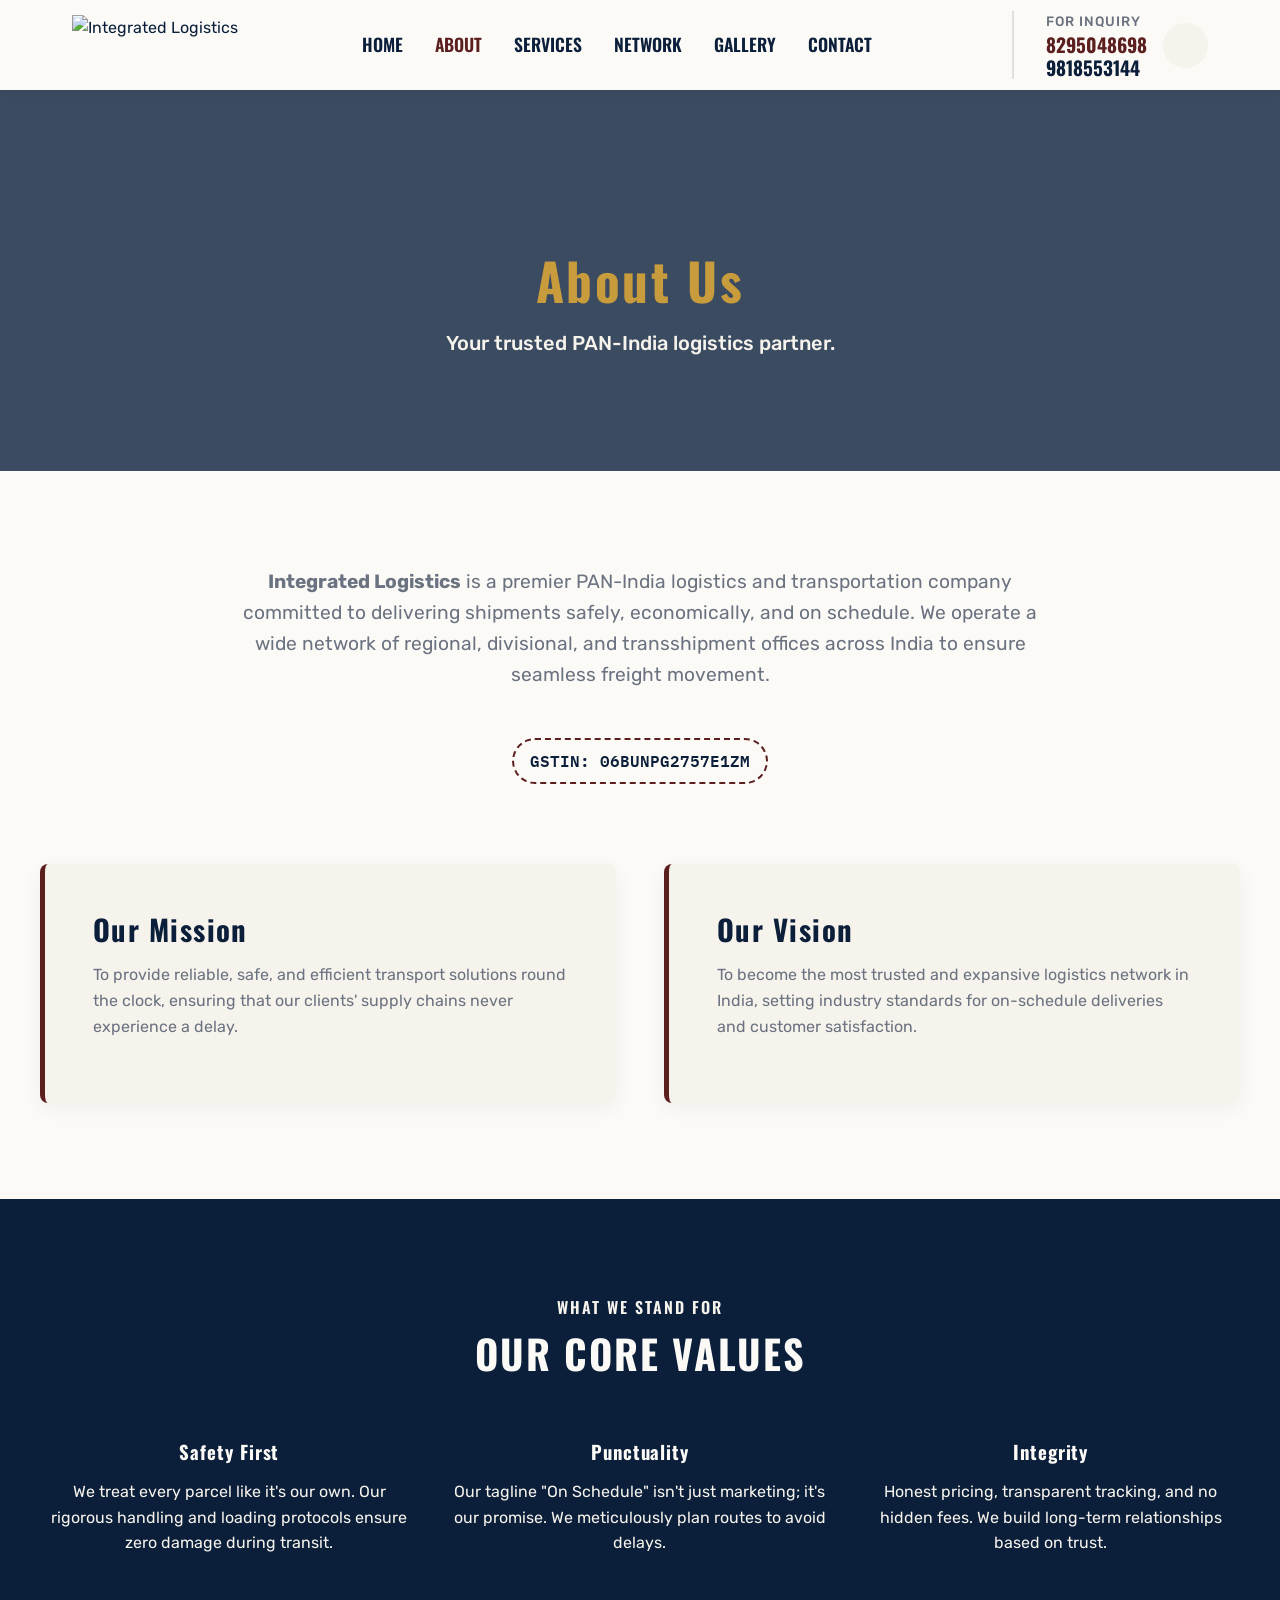
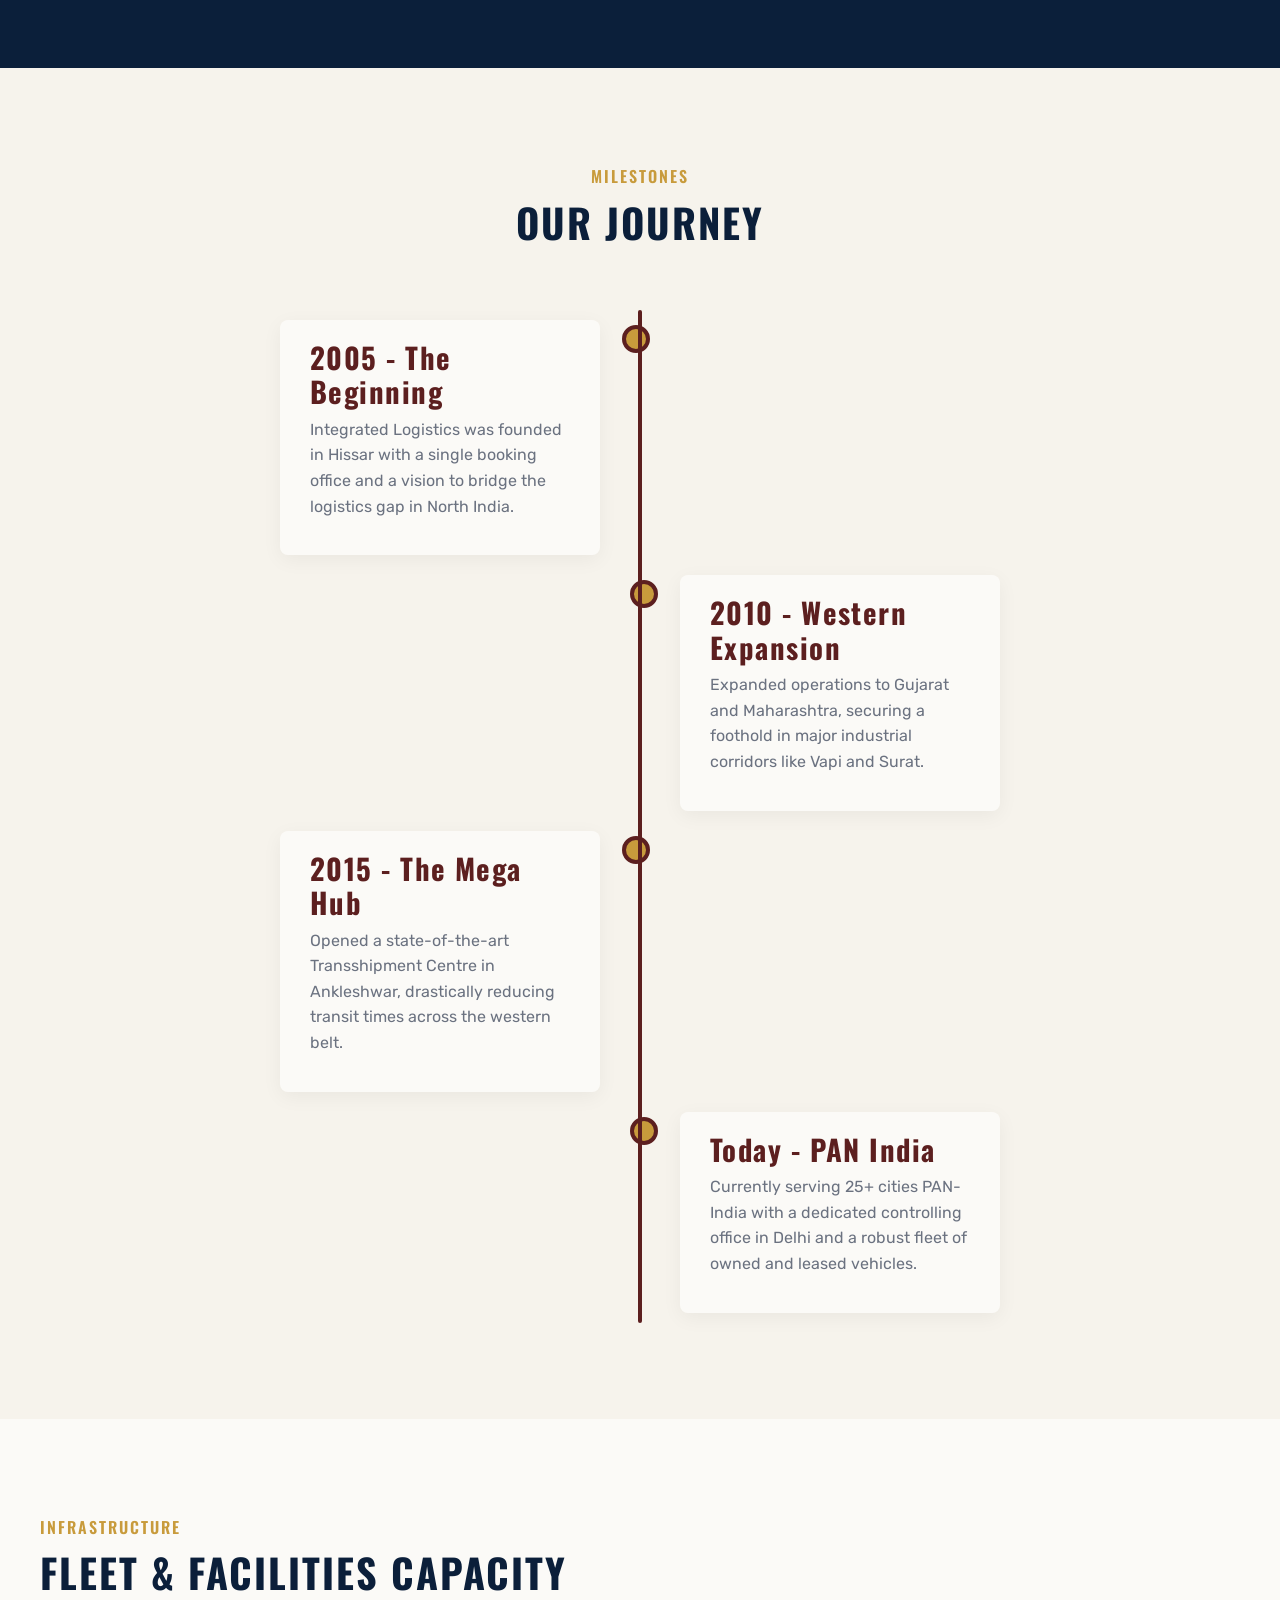
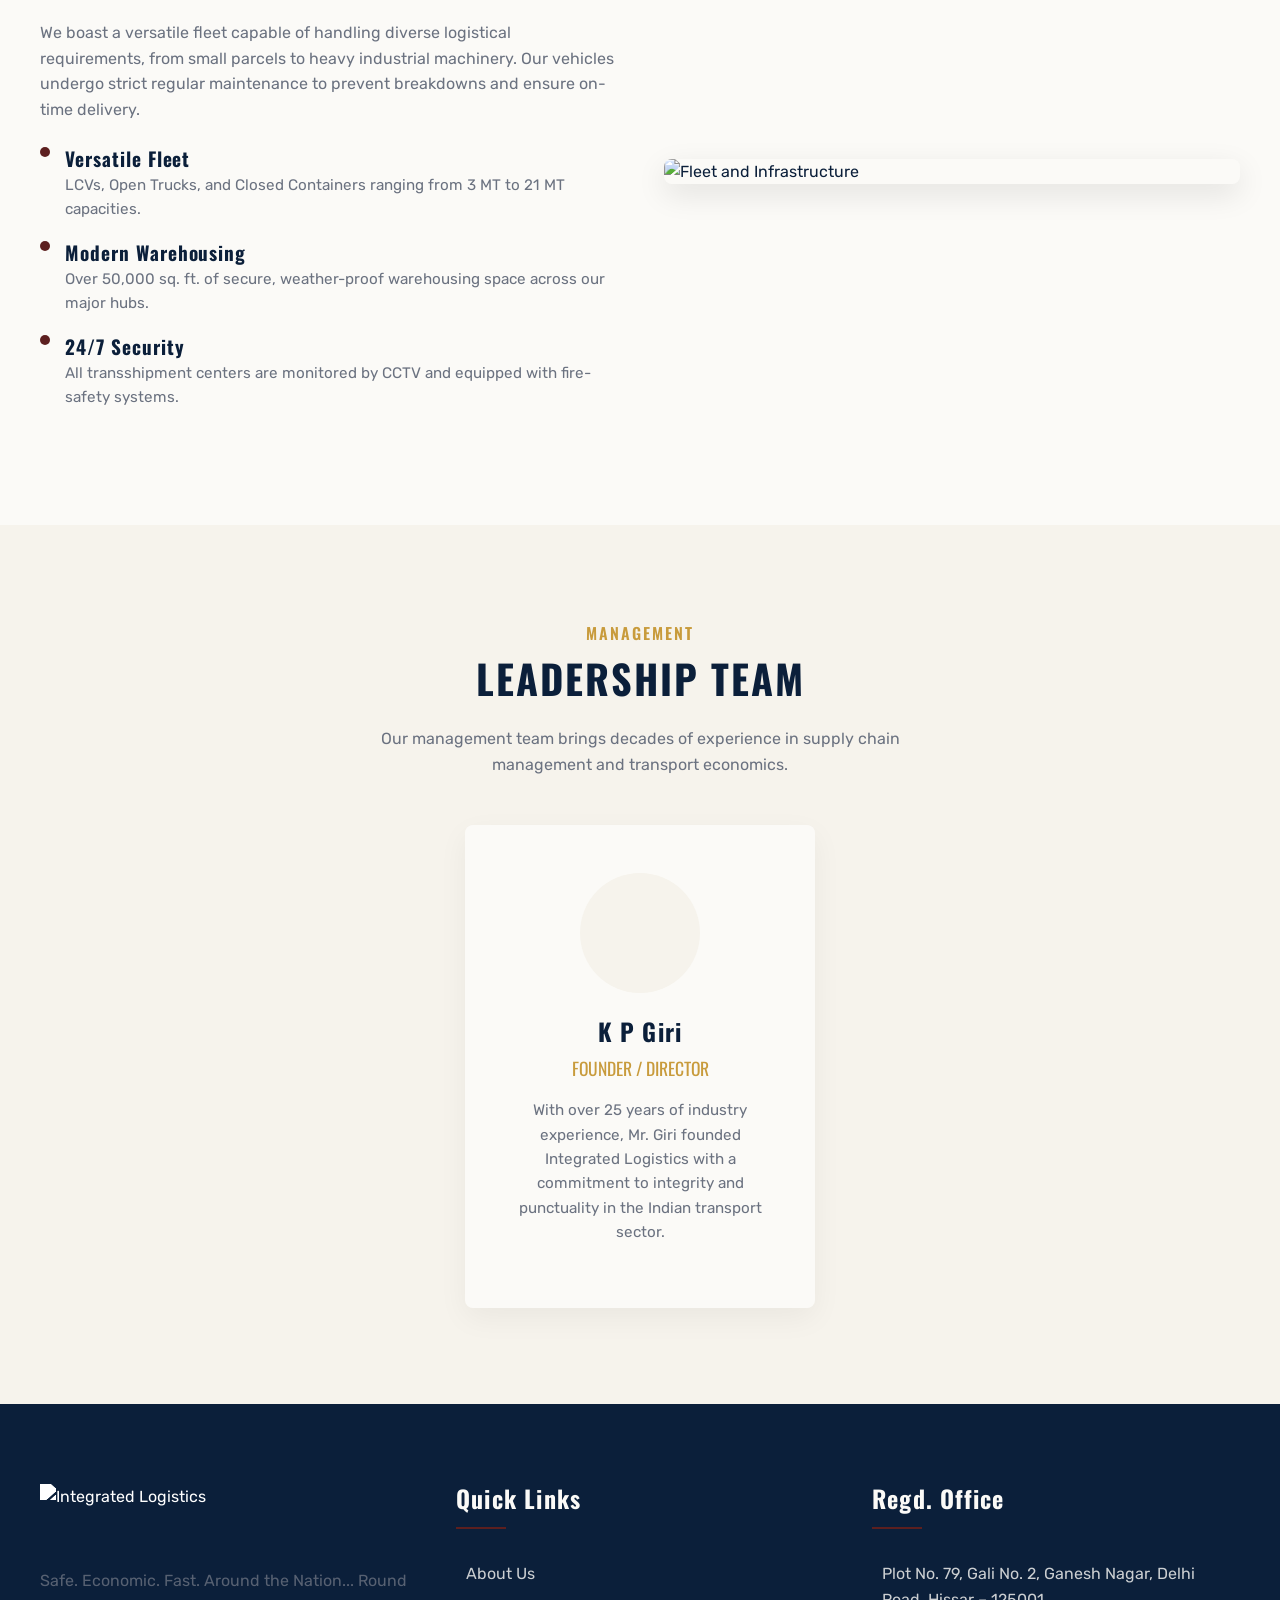
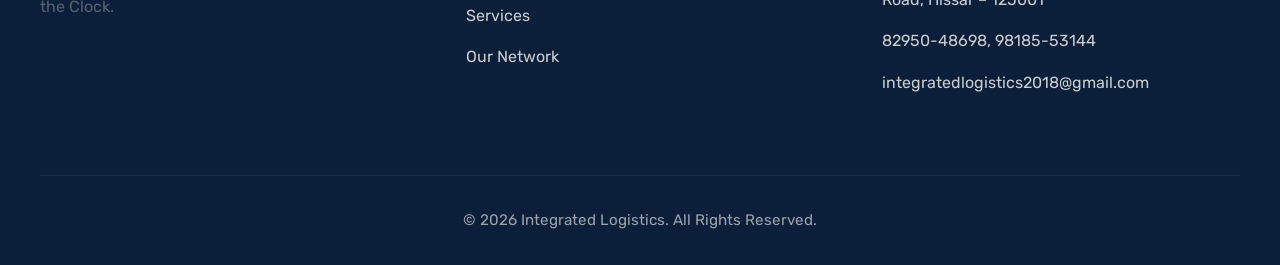
==== about.html @ 6499d551 "Initial redesign commit" ====
<!DOCTYPE html>
<html lang="en">
<head>
    <meta charset="UTF-8">
    <meta http-equiv="X-UA-Compatible" content="IE=edge">
    <meta name="viewport" content="width=device-width, initial-scale=1.0">
    <title>About Us | Integrated Logistics</title>
    <link href="https://unpkg.com/aos@2.3.1/dist/aos.css" rel="stylesheet">
    <link rel="stylesheet" href="css/style.css">
    <script type="module" src="https://unpkg.com/ionicons@7.1.0/dist/ionicons/ionicons.esm.js"></script>
    <script nomodule src="https://unpkg.com/ionicons@7.1.0/dist/ionicons/ionicons.js"></script>
    <script src="https://unpkg.com/aos@2.3.1/dist/aos.js"></script>
    <script src="js/main.js" defer></script>
</head>
<body id="top">

    <!-- Header -->
    <header class="header">
        <div class="container">
            <a href="index.html" class="logo">
                <img src="images/logo.png" alt="Integrated Logistics" style="height: 60px;">
            </a>
            <nav class="navbar">
                <div class="navbar-top">
                    <img src="images/logo.png" alt="Integrated Logistics" style="height: 50px;">
                    <button class="nav-close-btn" aria-label="Close menu"><ion-icon name="close-outline"></ion-icon></button>
                </div>
                <ul class="navbar-list">
                    <li><a href="index.html" class="navbar-link">Home <ion-icon name="chevron-forward"></ion-icon></a></li>
                    <li><a href="about.html" class="navbar-link active">About <ion-icon name="chevron-forward"></ion-icon></a></li>
                    <li><a href="services.html" class="navbar-link">Services <ion-icon name="chevron-forward"></ion-icon></a></li>
                    <li><a href="network.html" class="navbar-link">Network <ion-icon name="chevron-forward"></ion-icon></a></li>
                    <li><a href="gallery.html" class="navbar-link">Gallery <ion-icon name="chevron-forward"></ion-icon></a></li>
                    <li><a href="contact.html" class="navbar-link">Contact <ion-icon name="chevron-forward"></ion-icon></a></li>
                </ul>
            </nav>
            <div class="header-contact">
                <div>
                    <p class="contact-label">For inquiry</p>
                    <a href="tel:8295048698" class="contact-number"><span>8295048698</span> 9818553144</a>
                </div>
                <a href="tel:8295048698" class="contact-icon"><ion-icon name="call-outline"></ion-icon></a>
            </div>
            <button class="nav-open-btn" aria-label="Open menu"><ion-icon name="menu-outline"></ion-icon></button>
            <div class="overlay"></div>
        </div>
    </header>

    <main>
        <!-- Page Header -->
        <section class="page-header" data-aos="fade-in" data-aos-duration="1000">
            <div class="container">
                <h1 data-aos="zoom-in" data-aos-delay="200">About Us</h1>
                <p data-aos="fade-up" data-aos-delay="400">Your trusted PAN-India logistics partner.</p>
            </div>
        </section>

        <!-- Company Overview -->
        <section class="section">
            <div class="container">
                <div class="text-center" data-aos="fade-up" style="max-width: 800px; margin: 0 auto;">
                    <p style="font-size: 1.2rem; color: var(--steel);">
                        <strong>Integrated Logistics</strong> is a premier PAN-India logistics and transportation company committed to delivering shipments safely, economically, and on schedule. We operate a wide network of regional, divisional, and transshipment offices across India to ensure seamless freight movement.
                    </p>
                    <div class="gstin-badge" data-aos="zoom-in" data-aos-delay="200" style="display: inline-block; padding: 0.5rem 1rem; border: 2px dashed var(--maroon); border-radius: 50px; font-family: var(--font-mono); font-weight: 600; color: var(--navy); margin-top: 2rem;">
                        GSTIN: 06BUNPG2757E1ZM
                    </div>
                </div>

                <div class="grid-2" style="margin-top: 5rem;">
                    <div class="mv-card" data-aos="fade-right" data-aos-delay="300" style="background: var(--ivory); padding: 3rem; border-radius: 8px; border-left: 5px solid var(--maroon); box-shadow: 0 5px 20px rgba(0,0,0,0.05);">
                        <ion-icon name="rocket-outline" style="font-size: 3rem; color: var(--gold); margin-bottom: 1rem;"></ion-icon>
                        <h3 style="color: var(--navy); font-size: 1.8rem; margin-bottom: 1rem;">Our Mission</h3>
                        <p style="color: var(--steel);">To provide reliable, safe, and efficient transport solutions round the clock, ensuring that our clients' supply chains never experience a delay.</p>
                    </div>
                    <div class="mv-card" data-aos="fade-left" data-aos-delay="500" style="background: var(--ivory); padding: 3rem; border-radius: 8px; border-left: 5px solid var(--maroon); box-shadow: 0 5px 20px rgba(0,0,0,0.05);">
                        <ion-icon name="eye-outline" style="font-size: 3rem; color: var(--gold); margin-bottom: 1rem;"></ion-icon>
                        <h3 style="color: var(--navy); font-size: 1.8rem; margin-bottom: 1rem;">Our Vision</h3>
                        <p style="color: var(--steel);">To become the most trusted and expansive logistics network in India, setting industry standards for on-schedule deliveries and customer satisfaction.</p>
                    </div>
                </div>
            </div>
        </section>

        <!-- Core Values -->
        <section class="section bg-navy text-center">
            <div class="container">
                <p class="section-subtitle" data-aos="fade-up">What We Stand For</p>
                <h2 class="section-title light" data-aos="fade-up" data-aos-delay="200">Our Core Values</h2>
                
                <div class="grid-3" style="margin-top: 4rem;">
                    <div data-aos="fade-up" data-aos-delay="300">
                        <ion-icon name="shield-checkmark-outline" style="font-size: 4rem; color: var(--gold); margin-bottom: 1rem;"></ion-icon>
                        <h3 style="color: var(--paper); margin-bottom: 1rem;">Safety First</h3>
                        <p>We treat every parcel like it's our own. Our rigorous handling and loading protocols ensure zero damage during transit.</p>
                    </div>
                    <div data-aos="fade-up" data-aos-delay="500">
                        <ion-icon name="time-outline" style="font-size: 4rem; color: var(--gold); margin-bottom: 1rem;"></ion-icon>
                        <h3 style="color: var(--paper); margin-bottom: 1rem;">Punctuality</h3>
                        <p>Our tagline "On Schedule" isn't just marketing; it's our promise. We meticulously plan routes to avoid delays.</p>
                    </div>
                    <div data-aos="fade-up" data-aos-delay="700">
                        <ion-icon name="ribbon-outline" style="font-size: 4rem; color: var(--gold); margin-bottom: 1rem;"></ion-icon>
                        <h3 style="color: var(--paper); margin-bottom: 1rem;">Integrity</h3>
                        <p>Honest pricing, transparent tracking, and no hidden fees. We build long-term relationships based on trust.</p>
                    </div>
                </div>
            </div>
        </section>

        <!-- Timeline / Journey -->
        <section class="section bg-ivory">
            <div class="container">
                <p class="section-subtitle text-center" data-aos="fade-up">Milestones</p>
                <h2 class="section-title text-center" data-aos="fade-up" data-aos-delay="200">Our Journey</h2>
                
                <div class="timeline" style="margin-top: 4rem;">
                    <div class="timeline-item left" data-aos="fade-right" data-aos-delay="300">
                        <div class="timeline-content">
                            <h3>2005 - The Beginning</h3>
                            <p>Integrated Logistics was founded in Hissar with a single booking office and a vision to bridge the logistics gap in North India.</p>
                        </div>
                    </div>
                    <div class="timeline-item right" data-aos="fade-left" data-aos-delay="500">
                        <div class="timeline-content">
                            <h3>2010 - Western Expansion</h3>
                            <p>Expanded operations to Gujarat and Maharashtra, securing a foothold in major industrial corridors like Vapi and Surat.</p>
                        </div>
                    </div>
                    <div class="timeline-item left" data-aos="fade-right" data-aos-delay="700">
                        <div class="timeline-content">
                            <h3>2015 - The Mega Hub</h3>
                            <p>Opened a state-of-the-art Transshipment Centre in Ankleshwar, drastically reducing transit times across the western belt.</p>
                        </div>
                    </div>
                    <div class="timeline-item right" data-aos="fade-left" data-aos-delay="900">
                        <div class="timeline-content">
                            <h3>Today - PAN India</h3>
                            <p>Currently serving 25+ cities PAN-India with a dedicated controlling office in Delhi and a robust fleet of owned and leased vehicles.</p>
                        </div>
                    </div>
                </div>
            </div>
        </section>

        <!-- Infrastructure & Fleet -->
        <section class="section">
            <div class="container">
                <div class="grid-2">
                    <div data-aos="fade-right">
                        <p class="section-subtitle">Infrastructure</p>
                        <h2 class="section-title">Fleet & Facilities Capacity</h2>
                        <p>We boast a versatile fleet capable of handling diverse logistical requirements, from small parcels to heavy industrial machinery. Our vehicles undergo strict regular maintenance to prevent breakdowns and ensure on-time delivery.</p>
                        <ul class="feature-list">
                            <li>
                                <ion-icon name="car-outline"></ion-icon>
                                <div>
                                    <h4>Versatile Fleet</h4>
                                    <p>LCVs, Open Trucks, and Closed Containers ranging from 3 MT to 21 MT capacities.</p>
                                </div>
                            </li>
                            <li>
                                <ion-icon name="business-outline"></ion-icon>
                                <div>
                                    <h4>Modern Warehousing</h4>
                                    <p>Over 50,000 sq. ft. of secure, weather-proof warehousing space across our major hubs.</p>
                                </div>
                            </li>
                            <li>
                                <ion-icon name="shield-checkmark-outline"></ion-icon>
                                <div>
                                    <h4>24/7 Security</h4>
                                    <p>All transshipment centers are monitored by CCTV and equipped with fire-safety systems.</p>
                                </div>
                            </li>
                        </ul>
                    </div>
                    <div data-aos="fade-left">
                        <img src="https://images.unsplash.com/photo-1586528116311-ad8dd3c8310d?ixlib=rb-4.0.3&auto=format&fit=crop&w=800&q=80" alt="Fleet and Infrastructure" style="border-radius: 8px; box-shadow: 0 10px 30px rgba(0,0,0,0.1);">
                    </div>
                </div>
            </div>
        </section>

        <!-- Leadership -->
        <section class="section bg-ivory text-center">
            <div class="container">
                <p class="section-subtitle" data-aos="fade-up">Management</p>
                <h2 class="section-title" data-aos="fade-up" data-aos-delay="200">Leadership Team</h2>
                <p data-aos="fade-up" data-aos-delay="300" style="max-width: 600px; margin: 0 auto 3rem;">Our management team brings decades of experience in supply chain management and transport economics.</p>
                
                <div style="display: flex; justify-content: center;" data-aos="zoom-in" data-aos-delay="400">
                    <div style="background: var(--paper); padding: 3rem; border-radius: 8px; box-shadow: 0 10px 30px rgba(0,0,0,0.05); text-align: center; max-width: 350px;">
                        <div style="width: 120px; height: 120px; background: var(--ivory); border-radius: 50%; display: flex; justify-content: center; align-items: center; margin: 0 auto 1.5rem; color: var(--maroon);">
                            <ion-icon name="person-outline" style="font-size: 4rem;"></ion-icon>
                        </div>
                        <h3 style="color: var(--navy); font-size: 1.5rem; margin-bottom: 0.5rem;">K P Giri</h3>
                        <p style="color: var(--gold); font-family: var(--font-heading); font-size: 1.1rem; text-transform: uppercase; margin-bottom: 1rem;">Founder / Director</p>
                        <p style="font-size: 0.95rem;">With over 25 years of industry experience, Mr. Giri founded Integrated Logistics with a commitment to integrity and punctuality in the Indian transport sector.</p>
                    </div>
                </div>
            </div>
        </section>
    </main>

    <!-- Footer -->
    <footer class="footer">
        <div class="container">
            <div class="footer-top">
                <div class="footer-brand">
                    <div class="logo">
                        <img src="images/logo.png" alt="Integrated Logistics" style="height: 60px; filter: brightness(0) invert(1);">
                    </div>
                    <p class="footer-text">
                        Safe. Economic. Fast. Around the Nation... Round the Clock.
                    </p>
                </div>
                <div>
                    <h4 class="footer-title">Quick Links</h4>
                    <ul class="footer-list">
                        <li><a href="about.html" class="footer-link"><ion-icon name="chevron-forward"></ion-icon> About Us</a></li>
                        <li><a href="services.html" class="footer-link"><ion-icon name="chevron-forward"></ion-icon> Services</a></li>
                        <li><a href="network.html" class="footer-link"><ion-icon name="chevron-forward"></ion-icon> Our Network</a></li>
                    </ul>
                </div>
                <div>
                    <h4 class="footer-title">Regd. Office</h4>
                    <ul class="footer-list">
                        <li class="footer-link"><ion-icon name="location-outline" style="font-size:1.5rem;"></ion-icon> Plot No. 79, Gali No. 2, Ganesh Nagar, Delhi Road, Hissar – 125001</li>
                        <li class="footer-link"><ion-icon name="call-outline"></ion-icon> 82950-48698, 98185-53144</li>
                        <li class="footer-link"><ion-icon name="mail-outline"></ion-icon> integratedlogistics2018@gmail.com</li>
                    </ul>
                </div>
            </div>
            <div class="footer-bottom">
                &copy; <span id="year"></span> Integrated Logistics. All Rights Reserved.
            </div>
        </div>
    </footer>

</body>
</html>
---- css/style.css ----
@import url('https://fonts.googleapis.com/css2?family=Oswald:wght@400;600;700&family=Rubik:wght@400;500;600;700&family=IBM+Plex+Mono:wght@400;600&display=swap');

:root {
  /* Brand Colors */
  --maroon: #5C1F1F;
  --navy: #0B1F3A;
  --paper: #FBFAF7;
  --ivory: #F6F3EC;
  --gold: #C89B3C;
  --steel: #6B7280;
  
  /* Typography */
  --font-heading: 'Oswald', sans-serif;
  --font-body: 'Rubik', sans-serif;
  --font-mono: 'IBM Plex Mono', monospace;

  /* Spacing */
  --section-pad: 6rem 2rem;
  --section-pad-sm: 4rem 1.5rem;
  --nav-height: 90px;
  --nav-height-scrolled: 70px;
}

/* Base & Reset */
* { margin: 0; padding: 0; box-sizing: border-box; }
html { scroll-behavior: smooth; font-size: 16px; }
body {
  font-family: var(--font-body);
  background-color: var(--paper);
  color: var(--navy);
  line-height: 1.6;
  overflow-x: hidden;
  padding-top: var(--nav-height);
}

h1, h2, h3, h4, h5, h6 { font-family: var(--font-heading); font-weight: 700; letter-spacing: 0.05em; line-height: 1.2; }
a { text-decoration: none; color: inherit; transition: color 0.3s ease; }
ul { list-style: none; }
img { max-width: 100%; height: auto; display: block; }
p { margin-bottom: 1rem; color: var(--steel); }

/* Layout Utilities */
.container { max-width: 1200px; margin: 0 auto; width: 100%; }
.section { padding: var(--section-pad); }
.text-center { text-align: center; }
.bg-navy { background-color: var(--navy); color: var(--paper); }
.bg-navy p { color: var(--ivory); }
.bg-ivory { background-color: var(--ivory); }
.bg-maroon { background-color: var(--maroon); color: var(--paper); }
.bg-maroon p { color: var(--ivory); }

/* Grid Systems */
.grid-2 { display: grid; grid-template-columns: repeat(auto-fit, minmax(300px, 1fr)); gap: 3rem; align-items: center; }
.grid-3 { display: grid; grid-template-columns: repeat(auto-fit, minmax(300px, 1fr)); gap: 2rem; }
.grid-4 { display: grid; grid-template-columns: repeat(auto-fit, minmax(220px, 1fr)); gap: 2rem; }

/* Typography */
.section-subtitle { color: var(--gold); font-family: var(--font-heading); text-transform: uppercase; letter-spacing: 2px; font-weight: 600; margin-bottom: 0.5rem; display: block; }
.section-title { font-size: 2.5rem; color: var(--navy); margin-bottom: 1.5rem; text-transform: uppercase; }
.section-title.light { color: var(--paper); }

/* Buttons */
.btn, .btn-outline {
  display: inline-flex; align-items: center; justify-content: center; gap: 10px;
  padding: 0.8rem 2rem; font-family: var(--font-heading);
  font-size: 1.1rem; font-weight: 600; text-transform: uppercase;
  transition: all 0.3s ease; cursor: pointer; border-radius: 4px; border: 2px solid transparent; text-align: center;
}
.btn { background-color: var(--maroon); color: var(--paper); border-color: var(--maroon); }
.btn:hover { background-color: transparent; color: var(--maroon); }
.btn-outline { background-color: transparent; color: var(--paper); border-color: var(--paper); }
.btn-outline:hover { background-color: var(--paper); color: var(--navy); }
.btn-outline.dark { border-color: var(--navy); color: var(--navy); }
.btn-outline.dark:hover { background-color: var(--navy); color: var(--paper); }

/* Header & Navigation */
.header {
  position: fixed; top: 0; left: 0; width: 100%; height: var(--nav-height);
  background-color: var(--paper); display: flex; align-items: center;
  z-index: 1000; transition: all 0.3s ease; box-shadow: 0 2px 10px rgba(0,0,0,0.05);
}
.header.scrolled { height: var(--nav-height-scrolled); background-color: rgba(251, 250, 247, 0.95); backdrop-filter: blur(10px); }
.header .container { display: flex; justify-content: space-between; align-items: center; padding: 0 2rem; }

.logo { display: flex; align-items: center; gap: 0.75rem; flex-shrink: 0; }
.logo svg { height: 45px; width: auto; }
.logo-text { display: flex; flex-direction: column; }
.logo-title { font-family: var(--font-heading); color: var(--navy); font-size: 1.6rem; line-height: 1; text-transform: uppercase; }
.logo-subtitle { font-family: var(--font-body); color: var(--maroon); font-size: 0.75rem; font-weight: 600; letter-spacing: 0.1em; text-transform: uppercase; }

.navbar-list { display: flex; gap: 2rem; align-items: center; }
.navbar-link { font-family: var(--font-heading); font-weight: 600; font-size: 1.1rem; color: var(--navy); text-transform: uppercase; transition: color 0.3s; position: relative; }
.navbar-link:hover, .navbar-link.active { color: var(--maroon); }
.navbar-link ion-icon { display: none; }

.header-contact { display: flex; align-items: center; gap: 1rem; border-left: 2px solid rgba(0,0,0,0.1); padding-left: 2rem; margin-left: 1rem; flex-shrink: 0; }
.contact-label { font-size: 0.85rem; color: var(--steel); font-weight: 500; text-transform: uppercase; letter-spacing: 1px; margin-bottom: 0; }
.contact-number { font-family: var(--font-heading); font-size: 1.2rem; font-weight: 700; color: var(--navy); display: flex; flex-direction: column; line-height: 1.2; }
.contact-number span { color: var(--maroon); }
.contact-icon { font-size: 2rem; color: var(--maroon); background: var(--ivory); width: 45px; height: 45px; border-radius: 50%; display: flex; align-items: center; justify-content: center; transition: 0.3s; flex-shrink: 0; }
.contact-icon:hover { background: var(--maroon); color: var(--paper); }

.nav-open-btn, .nav-close-btn { display: none; background: none; border: none; font-size: 2.5rem; color: var(--navy); cursor: pointer; }
.navbar-top { display: none; }

/* Mobile Menu overlay styling */
.overlay { display: none; }

/* Hero Section */
.hero {
  position: relative; min-height: 85vh; display: flex; align-items: center;
  background-size: cover; background-position: center; background-attachment: fixed;
  color: var(--paper); z-index: 1;
}
.hero::before { content: ''; position: absolute; inset: 0; background: linear-gradient(to right, rgba(11, 31, 58, 0.95) 0%, rgba(11, 31, 58, 0.5) 70%, transparent 100%); z-index: -1; }
.hero-content { max-width: 700px; padding: 2rem 0; }
.hero-title { font-size: clamp(3rem, 5vw, 5rem); line-height: 1.1; margin-bottom: 1rem; text-transform: uppercase; }
.hero-title .span { color: var(--gold); display: block; }
.hero-text { font-size: clamp(1.1rem, 2vw, 1.3rem); margin-bottom: 2.5rem; font-weight: 500; letter-spacing: 1px; color: var(--ivory); line-height: 1.5; }
.hero-text strong { color: var(--maroon); background: var(--paper); padding: 0.2rem 0.5rem; border-radius: 4px; display: inline-block; margin-top: 0.5rem; }
.hero-buttons { display: flex; gap: 1.5rem; flex-wrap: wrap; }
.hero-stats { display: flex; gap: 3rem; margin-bottom: 3rem; flex-wrap: wrap; }
.hero-stats .stat-item { text-align: left; }
.hero-stats .stat-number { font-size: 3.5rem; font-family: var(--font-heading); color: var(--gold); font-weight: 700; line-height: 1; display: block; }
.hero-stats .stat-label { font-size: 1rem; text-transform: uppercase; letter-spacing: 1px; color: var(--paper); opacity: 0.9; }

/* Standalone Statistics */
.statistics { background-color: var(--ivory); position: relative; margin-top: -80px; z-index: 10; padding: 0; }
.stats-grid { display: grid; grid-template-columns: repeat(auto-fit, minmax(250px, 1fr)); background: var(--paper); box-shadow: 0 10px 40px rgba(0,0,0,0.08); border-radius: 8px; overflow: hidden; }
.stat-card { padding: 3rem 2rem; text-align: center; border-right: 1px solid rgba(0,0,0,0.05); transition: 0.3s; }
.stat-card:last-child { border-right: none; }
.stat-card:hover { transform: translateY(-5px); background: var(--navy); color: var(--paper); border-color: transparent; }
.stat-icon { font-size: 3rem; color: var(--maroon); margin-bottom: 1rem; }
.stat-card:hover .stat-icon { color: var(--gold); }
.stat-card .stat-number { font-size: 3rem; font-family: var(--font-heading); font-weight: 700; margin-bottom: 0.5rem; color: inherit; }
.stat-card .stat-text { font-size: 1rem; font-weight: 500; color: var(--steel); text-transform: uppercase; margin: 0; }
.stat-card:hover .stat-text { color: var(--ivory); }

/* About / General Image Layouts */
.about { overflow: hidden; }
.about-banner { position: relative; }
.about-banner .img-cover { border-radius: 8px; width: 100%; height: 100%; object-fit: cover; box-shadow: 0 10px 30px rgba(0,0,0,0.1); aspect-ratio: 4/5; }
.abs-img-2 { position: absolute; bottom: -30px; right: -30px; width: 200px; height: 200px; border-radius: 50%; border: 10px solid var(--paper); display: flex; flex-direction: column; justify-content: center; align-items: center; box-shadow: 0 10px 30px rgba(0,0,0,0.2); z-index: 2; }
.about-content { padding-left: 2rem; }
.about-list { margin-bottom: 2.5rem; display: grid; grid-template-columns: 1fr 1fr; gap: 1rem; }
.about-item { display: flex; align-items: center; gap: 10px; font-weight: 500; font-size: 1.1rem; color: var(--navy); }
.about-item ion-icon { color: var(--maroon); font-size: 1.5rem; flex-shrink: 0; }

/* Page Header */
.page-header { background: linear-gradient(rgba(11, 31, 58, 0.8), rgba(11, 31, 58, 0.8)), url('https://images.unsplash.com/photo-1586528116311-ad8dd3c8310d?auto=format&fit=crop&w=1920&q=80') center/cover; padding: 10rem 2rem 6rem; text-align: center; color: var(--paper); }
.page-header h1 { font-size: clamp(2.5rem, 4vw, 4rem); color: var(--gold); margin-bottom: 1rem; }
.page-header p { font-size: clamp(1.1rem, 2vw, 1.25rem); font-weight: 500; color: var(--ivory); }

/* Service Cards */
.service-card { background: var(--paper); padding: 3rem; border-radius: 8px; box-shadow: 0 5px 20px rgba(0,0,0,0.05); text-align: center; border: 1px solid rgba(0,0,0,0.05); transition: 0.4s; position: relative; overflow: hidden; z-index: 1; }
.service-card::before { content: ''; position: absolute; top: 0; left: 0; width: 100%; height: 0%; background: var(--maroon); z-index: -1; transition: 0.4s; }
.service-card:hover { transform: translateY(-10px); color: var(--paper); }
.service-card:hover::before { height: 100%; }
.service-icon { font-size: 4rem; color: var(--maroon); margin-bottom: 1.5rem; transition: 0.4s; }
.service-card:hover .service-icon { color: var(--gold); }
.service-card h3 { font-size: 1.6rem; color: var(--navy); margin-bottom: 1rem; transition: 0.4s; }
.service-card:hover h3 { color: var(--paper); }
.service-card p { transition: 0.4s; margin-bottom: 0; }
.service-card:hover p { color: var(--ivory); }

/* Feature / Deep Dive Blocks */
.feature-block { margin-bottom: 6rem; display: grid; grid-template-columns: repeat(auto-fit, minmax(350px, 1fr)); gap: 4rem; align-items: center; }
.feature-block:nth-child(even) .feature-image { order: 2; }
.feature-image img { border-radius: 8px; box-shadow: 0 10px 30px rgba(0,0,0,0.1); width: 100%; aspect-ratio: 16/11; object-fit: cover; }
.feature-list { margin-top: 1.5rem; }
.feature-list li { display: flex; align-items: flex-start; gap: 15px; margin-bottom: 1.2rem; }
.feature-list ion-icon { font-size: 1.8rem; color: var(--gold); background: var(--maroon); border-radius: 50%; padding: 5px; flex-shrink: 0; }
.feature-list div h4 { font-size: 1.2rem; color: var(--navy); margin-bottom: 0.2rem; }
.feature-list div p { font-size: 0.95rem; margin: 0; }

/* Timeline (Process/History) */
.timeline { position: relative; max-width: 800px; margin: 0 auto; }
.timeline::after { content: ''; position: absolute; width: 4px; background-color: var(--maroon); top: 0; bottom: 0; left: 50%; margin-left: -2px; border-radius: 4px; }
.timeline-item { padding: 10px 40px; position: relative; background-color: inherit; width: 50%; }
.timeline-item::after { content: ''; position: absolute; width: 20px; height: 20px; right: -10px; background-color: var(--gold); border: 4px solid var(--maroon); top: 15px; border-radius: 50%; z-index: 1; }
.timeline-item.left { left: 0; }
.timeline-item.right { left: 50%; }
.timeline-item.right::after { left: -10px; }
.timeline-content { padding: 20px 30px; background-color: var(--paper); position: relative; border-radius: 8px; box-shadow: 0 5px 20px rgba(0,0,0,0.05); }
.timeline-content h3 { color: var(--maroon); font-size: 1.8rem; margin-bottom: 0.5rem; }

/* Process Strip (Horizontal) */
.process-strip { display: flex; justify-content: space-between; position: relative; padding: 2rem 0; flex-wrap: wrap; gap: 2rem; }
.process-step { text-align: center; flex: 1; min-width: 150px; position: relative; }
.process-step:not(:last-child)::after { content: ''; position: absolute; top: 40px; right: -50%; width: 100%; height: 2px; background: dashed 2px var(--maroon); z-index: -1; }
.process-icon { width: 80px; height: 80px; background: var(--ivory); border-radius: 50%; display: flex; justify-content: center; align-items: center; font-size: 2.5rem; margin: 0 auto 1.5rem; color: var(--navy); box-shadow: 0 5px 15px rgba(0,0,0,0.1); transition: 0.3s; }
.process-step:hover .process-icon { background: var(--maroon); color: var(--gold); transform: scale(1.1); }
.process-step h4 { font-size: 1.2rem; }

/* Network & Branches */
.zone-title { color: var(--maroon); font-size: 2rem; margin: 4rem 0 2rem; border-bottom: 2px solid var(--ivory); padding-bottom: 1rem; }
.branch-card { background: var(--paper); padding: 2.5rem; border-radius: 8px; box-shadow: 0 5px 20px rgba(0,0,0,0.05); border-left: 5px solid var(--maroon); }
.branch-card h3 { color: var(--navy); margin-bottom: 1rem; font-size: 1.4rem; display: flex; justify-content: space-between; align-items: center; }
.branch-badge { font-size: 0.8rem; background: var(--ivory); padding: 0.3rem 0.8rem; border-radius: 50px; color: var(--maroon); font-family: var(--font-body); letter-spacing: 0; }
.branch-card p { margin-bottom: 0.8rem; display: flex; align-items: flex-start; gap: 10px; }
.branch-card p ion-icon { color: var(--maroon); font-size: 1.2rem; flex-shrink: 0; margin-top: 3px; }
.branch-facilities { margin-top: 1.5rem; padding-top: 1.5rem; border-top: 1px solid var(--ivory); display: flex; gap: 1rem; flex-wrap: wrap; }
.facility-tag { font-size: 0.85rem; display: inline-flex; align-items: center; gap: 5px; color: var(--navy); background: var(--paper); border: 1px solid #ddd; padding: 0.3rem 0.8rem; border-radius: 4px; }
.facility-tag ion-icon { color: var(--gold); }

.tag-cloud { display: flex; flex-wrap: wrap; gap: 1rem; justify-content: center; margin-top: 2rem; }
.tag { padding: 0.6rem 1.2rem; background: var(--paper); border-radius: 50px; font-weight: 500; color: var(--navy); box-shadow: 0 3px 10px rgba(0,0,0,0.05); transition: 0.3s; }
.tag:hover { background: var(--maroon); color: var(--paper); transform: translateY(-3px); }

/* Testimonials */
.testimonial-card { background: var(--paper); padding: 2.5rem; border-radius: 8px; box-shadow: 0 5px 20px rgba(0,0,0,0.05); position: relative; }
.testimonial-card::before { content: '\201C'; font-family: var(--font-heading); font-size: 8rem; color: var(--ivory); position: absolute; top: -20px; left: 20px; line-height: 1; z-index: 0; }
.testimonial-text { font-size: 1.1rem; font-style: italic; color: var(--navy); position: relative; z-index: 1; margin-bottom: 1.5rem; line-height: 1.8; }
.testimonial-author { display: flex; align-items: center; gap: 1rem; border-top: 1px solid var(--ivory); padding-top: 1.5rem; }
.testimonial-author img { width: 50px; height: 50px; border-radius: 50%; object-fit: cover; }
.testimonial-author h4 { font-size: 1.1rem; margin-bottom: 0; }
.testimonial-author p { font-size: 0.9rem; margin: 0; color: var(--maroon); font-weight: 500; }

/* FAQ Accordion */
.faq-container { max-width: 800px; margin: 0 auto; }
.faq-item { background: var(--paper); margin-bottom: 1rem; border-radius: 8px; box-shadow: 0 3px 10px rgba(0,0,0,0.03); overflow: hidden; }
.faq-question { padding: 1.5rem 2rem; width: 100%; text-align: left; background: none; border: none; font-family: var(--font-heading); font-size: 1.2rem; color: var(--navy); cursor: pointer; display: flex; justify-content: space-between; align-items: center; transition: 0.3s; }
.faq-question:hover { color: var(--maroon); }
.faq-question ion-icon { font-size: 1.5rem; transition: transform 0.3s; }
.faq-question.active ion-icon { transform: rotate(180deg); color: var(--maroon); }
.faq-answer { padding: 0 2rem; max-height: 0; overflow: hidden; transition: max-height 0.3s ease-out; }
.faq-answer p { padding-bottom: 1.5rem; margin: 0; }
.faq-question.active + .faq-answer { max-height: 500px; } /* Arbitrary max height for CSS transition */

/* Tracking */
.tracking-wrapper { max-width: 700px; margin: 0 auto; background: var(--paper); padding: 4rem; border-radius: 12px; box-shadow: 0 10px 40px rgba(0,0,0,0.08); }
.tracking-input-group { display: flex; gap: 1rem; margin-bottom: 3rem; flex-wrap: wrap; }
.tracking-input { flex: 1; min-width: 200px; padding: 1.2rem 1.5rem; font-family: var(--font-mono); font-size: 1.1rem; border: 2px solid var(--ivory); border-radius: 6px; outline: none; background: var(--ivory); transition: 0.3s; }
.tracking-input:focus { border-color: var(--maroon); background: var(--paper); }
.tracking-timeline { display: none; margin-top: 3rem; }
.tracking-timeline.active { display: block; }
.tracking-node { display: flex; gap: 2rem; margin-bottom: 2.5rem; position: relative; }
.tracking-node:not(:last-child)::before { content: ''; position: absolute; top: 40px; left: 19px; bottom: -25px; width: 2px; background: #ddd; z-index: 1; }
.tracking-node.completed:not(:last-child)::before { background: var(--gold); }
.tracking-icon { width: 40px; height: 40px; border-radius: 50%; background: #ddd; display: flex; justify-content: center; align-items: center; color: white; font-size: 1.2rem; z-index: 2; flex-shrink: 0; }
.tracking-node.completed .tracking-icon { background: var(--gold); }
.tracking-node.current .tracking-icon { background: var(--maroon); animation: pulse 2s infinite; box-shadow: 0 0 0 5px rgba(92, 31, 31, 0.2); }
@keyframes pulse { 0% { box-shadow: 0 0 0 0 rgba(92, 31, 31, 0.4); } 70% { box-shadow: 0 0 0 10px rgba(92, 31, 31, 0); } 100% { box-shadow: 0 0 0 0 rgba(92, 31, 31, 0); } }
.tracking-content h4 { font-size: 1.3rem; color: #999; margin-bottom: 0.3rem; }
.tracking-node.completed .tracking-content h4, .tracking-node.current .tracking-content h4 { color: var(--navy); }
.tracking-content p { color: var(--steel); font-size: 0.95rem; margin: 0; }
.tracking-guide { background: var(--ivory); padding: 2rem; border-radius: 8px; margin-top: 4rem; }
.tracking-guide h3 { margin-bottom: 1rem; color: var(--navy); }
.tracking-guide ul { display: grid; grid-template-columns: repeat(auto-fit, minmax(200px, 1fr)); gap: 1rem; }
.tracking-guide li { display: flex; gap: 10px; align-items: flex-start; }
.tracking-guide ion-icon { color: var(--maroon); flex-shrink: 0; margin-top: 4px; }

/* Gallery */
.gallery-filter { display: flex; justify-content: center; gap: 1rem; margin-bottom: 3rem; flex-wrap: wrap; }
.filter-btn { background: var(--paper); border: 2px solid var(--ivory); padding: 0.5rem 1.5rem; border-radius: 50px; font-family: var(--font-heading); text-transform: uppercase; cursor: pointer; transition: 0.3s; font-size: 1rem; color: var(--navy); }
.filter-btn:hover, .filter-btn.active { background: var(--maroon); color: var(--paper); border-color: var(--maroon); }
.gallery-grid { display: grid; grid-template-columns: repeat(auto-fill, minmax(320px, 1fr)); gap: 1.5rem; }
.gallery-item { aspect-ratio: 4/3; border-radius: 8px; overflow: hidden; position: relative; cursor: pointer; box-shadow: 0 5px 15px rgba(0,0,0,0.1); }
.gallery-item img { width: 100%; height: 100%; object-fit: cover; transition: 0.5s; }
.gallery-item:hover img { transform: scale(1.1); }
.gallery-overlay { position: absolute; inset: 0; background: linear-gradient(to top, rgba(11,31,58,0.9), transparent); display: flex; align-items: flex-end; padding: 2rem; opacity: 0; transition: 0.3s; }
.gallery-item:hover .gallery-overlay { opacity: 1; }
.gallery-overlay h3 { color: var(--paper); font-size: 1.4rem; transform: translateY(20px); transition: 0.4s; }
.gallery-item:hover .gallery-overlay h3 { transform: translateY(0); }

/* Contact */
.contact-wrapper { display: grid; grid-template-columns: 1fr 1fr; gap: 4rem; }
.contact-form { background: var(--paper); padding: 3rem; border-radius: 8px; box-shadow: 0 10px 30px rgba(0,0,0,0.05); }
.form-group { margin-bottom: 1.5rem; }
.form-group label { display: block; font-weight: 500; color: var(--navy); margin-bottom: 0.5rem; }
.form-control { width: 100%; padding: 1.2rem; border: 1px solid rgba(0,0,0,0.1); border-radius: 6px; font-family: var(--font-body); font-size: 1rem; background: var(--ivory); transition: 0.3s; }
.form-control:focus { outline: none; border-color: var(--maroon); background: var(--paper); }
textarea.form-control { resize: vertical; min-height: 150px; }
.contact-info h3 { font-size: 2rem; color: var(--navy); margin-bottom: 2rem; }
.info-item { display: flex; gap: 1.5rem; margin-bottom: 2rem; }
.info-icon { width: 60px; height: 60px; background: var(--ivory); border-radius: 50%; display: flex; justify-content: center; align-items: center; font-size: 2rem; color: var(--maroon); flex-shrink: 0; transition: 0.3s; }
.info-item:hover .info-icon { background: var(--maroon); color: var(--paper); transform: translateY(-5px); }
.info-content h4 { font-size: 1.3rem; margin-bottom: 0.5rem; color: var(--navy); }
.info-content p { color: var(--steel); font-size: 1.05rem; margin: 0; line-height: 1.5; }
.map-container { border-radius: 8px; overflow: hidden; height: 400px; box-shadow: 0 5px 20px rgba(0,0,0,0.05); margin-top: 3rem; background: var(--ivory); display: flex; align-items: center; justify-content: center; }
.map-container iframe { width: 100%; height: 100%; border: 0; }
.success-msg { display: none; background: #d4edda; color: #155724; padding: 1rem; border-radius: 6px; margin-bottom: 1.5rem; border-left: 4px solid #28a745; }

/* Call to Action Banner */
.cta-banner { background: linear-gradient(135deg, var(--navy), var(--maroon)); padding: 5rem 2rem; text-align: center; color: var(--paper); border-radius: 12px; margin: 4rem 0; box-shadow: 0 20px 40px rgba(0,0,0,0.15); }
.cta-banner h2 { font-size: 2.5rem; color: var(--gold); margin-bottom: 1rem; }
.cta-banner p { color: var(--paper); font-size: 1.2rem; margin-bottom: 2rem; opacity: 0.9; }

/* Lightbox */
.lightbox { position: fixed; inset: 0; background: rgba(11,31,58,0.95); z-index: 2000; display: flex; justify-content: center; align-items: center; opacity: 0; pointer-events: none; transition: 0.4s; padding: 2rem; }
.lightbox.active { opacity: 1; pointer-events: auto; }
.lightbox-content { max-width: 100%; max-height: 100%; transform: scale(0.9); transition: 0.4s; border-radius: 8px; box-shadow: 0 10px 40px rgba(0,0,0,0.3); }
.lightbox.active .lightbox-content { transform: scale(1); }
.lightbox-close { position: absolute; top: 20px; right: 30px; font-size: 3rem; color: var(--paper); cursor: pointer; transition: 0.3s; }
.lightbox-close:hover { color: var(--gold); transform: rotate(90deg); }

/* Footer */
.footer { background-color: var(--navy); color: var(--paper); padding: 5rem 2rem 2rem; }
.footer-top { display: grid; grid-template-columns: repeat(auto-fit, minmax(250px, 1fr)); gap: 3rem; margin-bottom: 4rem; }
.footer-brand p { margin-top: 1.5rem; opacity: 0.8; }
.footer-title { color: var(--paper); font-size: 1.5rem; margin-bottom: 2rem; position: relative; padding-bottom: 1rem; }
.footer-title::after { content: ''; position: absolute; left: 0; bottom: 0; width: 50px; height: 2px; background: var(--maroon); }
.footer-list li { margin-bottom: 1rem; }
.footer-link { color: var(--paper); opacity: 0.8; display: flex; align-items: center; gap: 10px; transition: 0.3s; }
.footer-link:hover { color: var(--gold); opacity: 1; transform: translateX(5px); }
.footer-link ion-icon { color: var(--maroon); flex-shrink: 0; }
.footer-bottom { text-align: center; padding-top: 2rem; border-top: 1px solid rgba(255,255,255,0.1); color: var(--paper); opacity: 0.6; font-size: 0.95rem; }

/* 
 * RESPONSIVENESS (Media Queries) 
 */

/* Tablets / Small Desktops */
@media (max-width: 1200px) {
  .section { padding: 5rem 2rem; }
  .hero-title { font-size: 4rem; }
}

@media (max-width: 1024px) {
  .navbar-list { gap: 1.5rem; }
  .header-contact { padding-left: 1rem; margin-left: 0.5rem; }
  .contact-wrapper { grid-template-columns: 1fr; gap: 3rem; }
  .about-banner .abs-img-2 { width: 150px; height: 150px; bottom: -20px; right: -20px; border-width: 5px; }
  .process-step:not(:last-child)::after { display: none; } /* Hide dashed lines on smaller screens */
  .process-strip { flex-direction: column; align-items: center; gap: 3rem; }
}

/* Mobile Devices */
@media (max-width: 900px) {
  .nav-open-btn { display: block; }
  
  .navbar { position: fixed; top: 0; right: -100%; max-width: 350px; width: 100%; height: 100vh; background-color: var(--navy); color: var(--paper); padding: 30px; z-index: 1001; transition: 0.4s ease-in-out; display: flex; flex-direction: column; gap: 2rem; overflow-y: auto; }
  .navbar.active { right: 0; }
  .navbar-top { display: flex; justify-content: space-between; align-items: center; border-bottom: 1px solid rgba(255,255,255,0.1); padding-bottom: 1rem; }
  .navbar-top .logo-title { color: var(--paper); }
  .navbar-top .logo-subtitle { color: var(--gold); }
  .nav-close-btn { display: block; color: var(--paper); }
  
  .navbar-list { flex-direction: column; align-items: flex-start; width: 100%; }
  .navbar-link { color: var(--paper); width: 100%; display: flex; justify-content: space-between; align-items: center; padding: 10px 0; border-bottom: 1px solid rgba(255,255,255,0.1); }
  .navbar-link ion-icon { display: block; }
  
  .header-contact { display: none; }
  .overlay { display: block; position: fixed; top: 0; left: 0; width: 100%; height: 100vh; background: rgba(0,0,0,0.5); z-index: 1000; opacity: 0; pointer-events: none; transition: 0.3s; }
  .overlay.active { opacity: 1; pointer-events: auto; }

  .hero { min-height: auto; padding: 8rem 0 4rem; }
  .hero-stats { flex-direction: column; gap: 1.5rem; margin-bottom: 2rem; }
  
  .timeline::after { left: 31px; }
  .timeline-item { width: 100%; padding-left: 70px; padding-right: 25px; }
  .timeline-item.right { left: 0; }
  .timeline-item::after, .timeline-item.right::after { left: 21px; }
  .timeline-item.left::after { left: 21px; }
  
  .feature-block { grid-template-columns: 1fr; gap: 2rem; text-align: center; }
  .feature-block:nth-child(even) .feature-image { order: 0; }
  .feature-list li { text-align: left; }
  .about-list { grid-template-columns: 1fr; }
  
  .tracking-wrapper { padding: 2rem; }
  .tracking-input-group { flex-direction: column; }
}

/* Small Mobile */
@media (max-width: 600px) {
  :root {
    --section-pad: 4rem 1rem;
    --nav-height: 80px;
    --nav-height-scrolled: 70px;
  }
  .section-title { font-size: 2rem; }
  .hero-title { font-size: 2.5rem; }
  
  .stats-grid, .grid-3, .grid-2 { grid-template-columns: 1fr; }
  .stat-card { border-right: none; border-bottom: 1px solid rgba(0,0,0,0.05); }
  .stat-card:last-child { border-bottom: none; }
  
  .contact-form { padding: 1.5rem; }
  .cta-banner { padding: 3rem 1rem; }
  
  .page-header { padding: 8rem 1rem 4rem; }
  .page-header h1 { font-size: 2.2rem; }
}

/* Accessibility */
@media (prefers-reduced-motion: reduce) {
  *, *::before, *::after { animation-duration: 0.01ms !important; animation-iteration-count: 1 !important; transition-duration: 0.01ms !important; scroll-behavior: auto !important; }
}
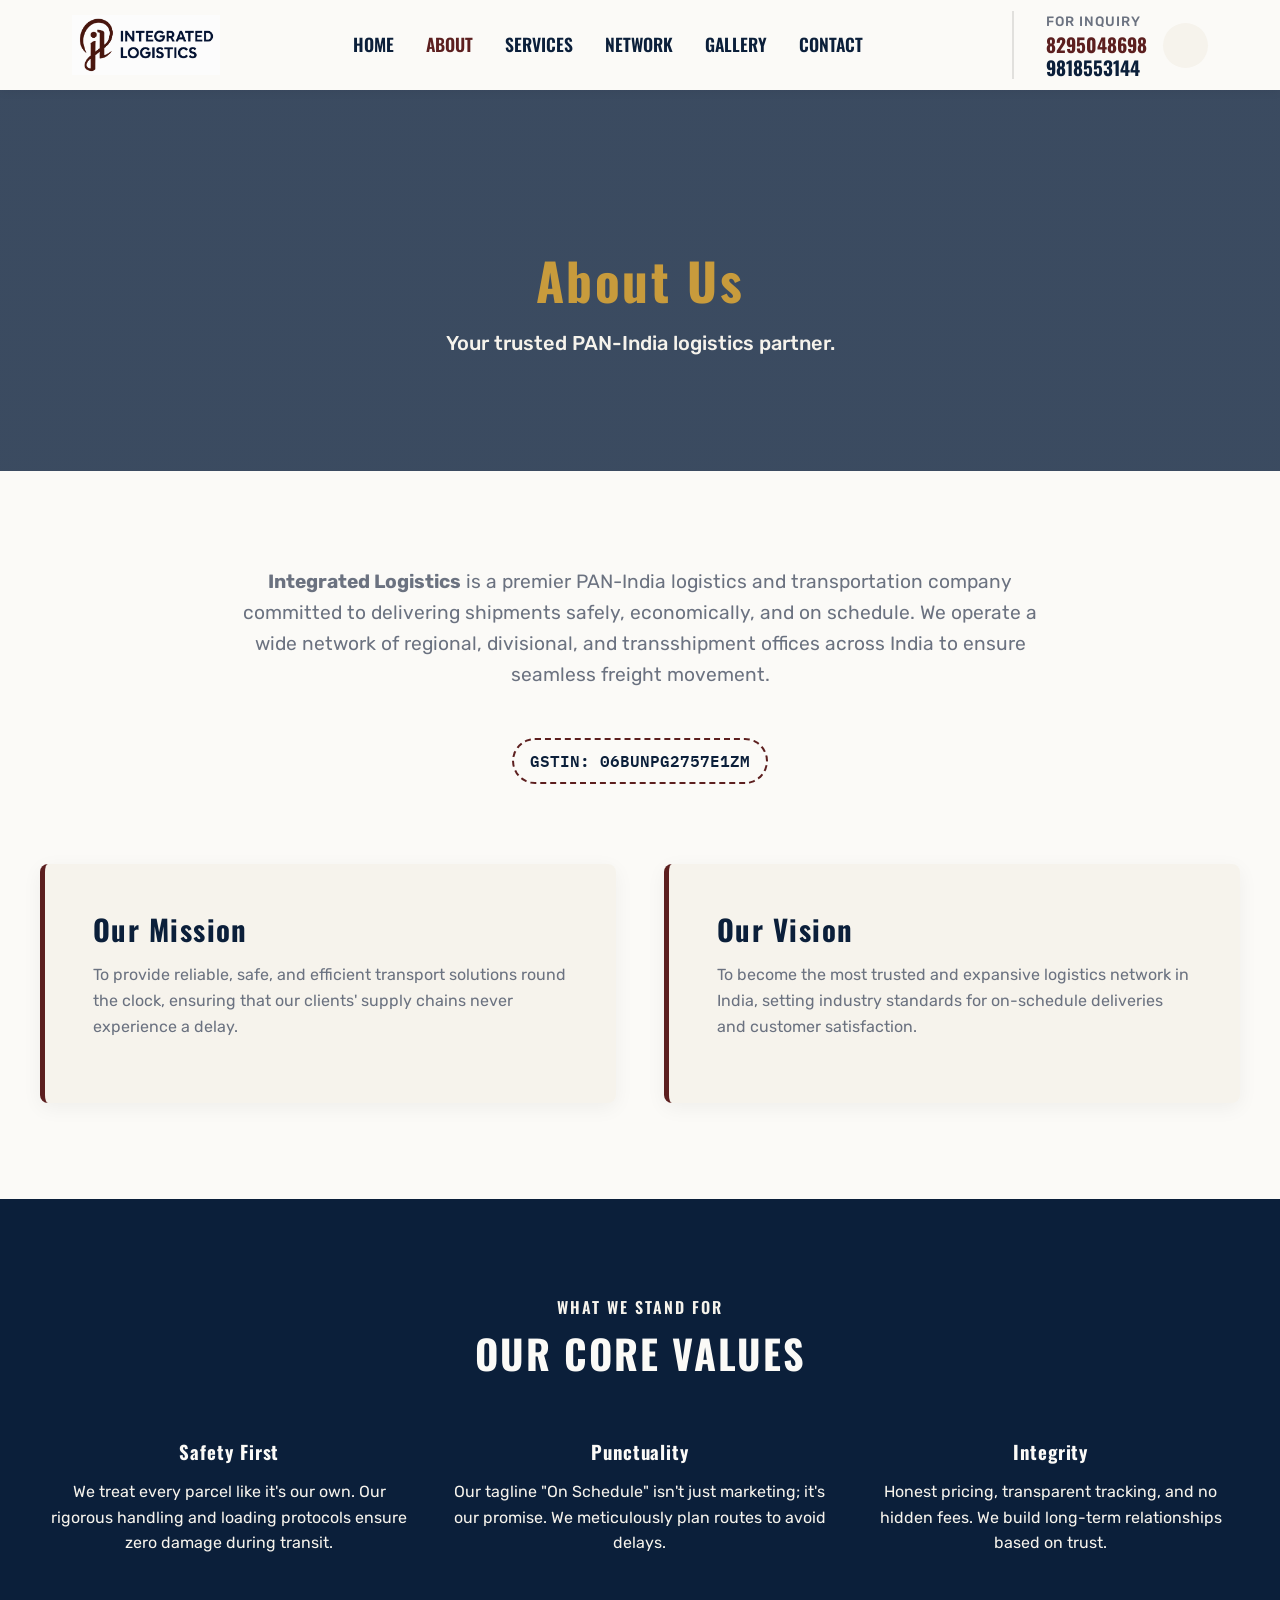
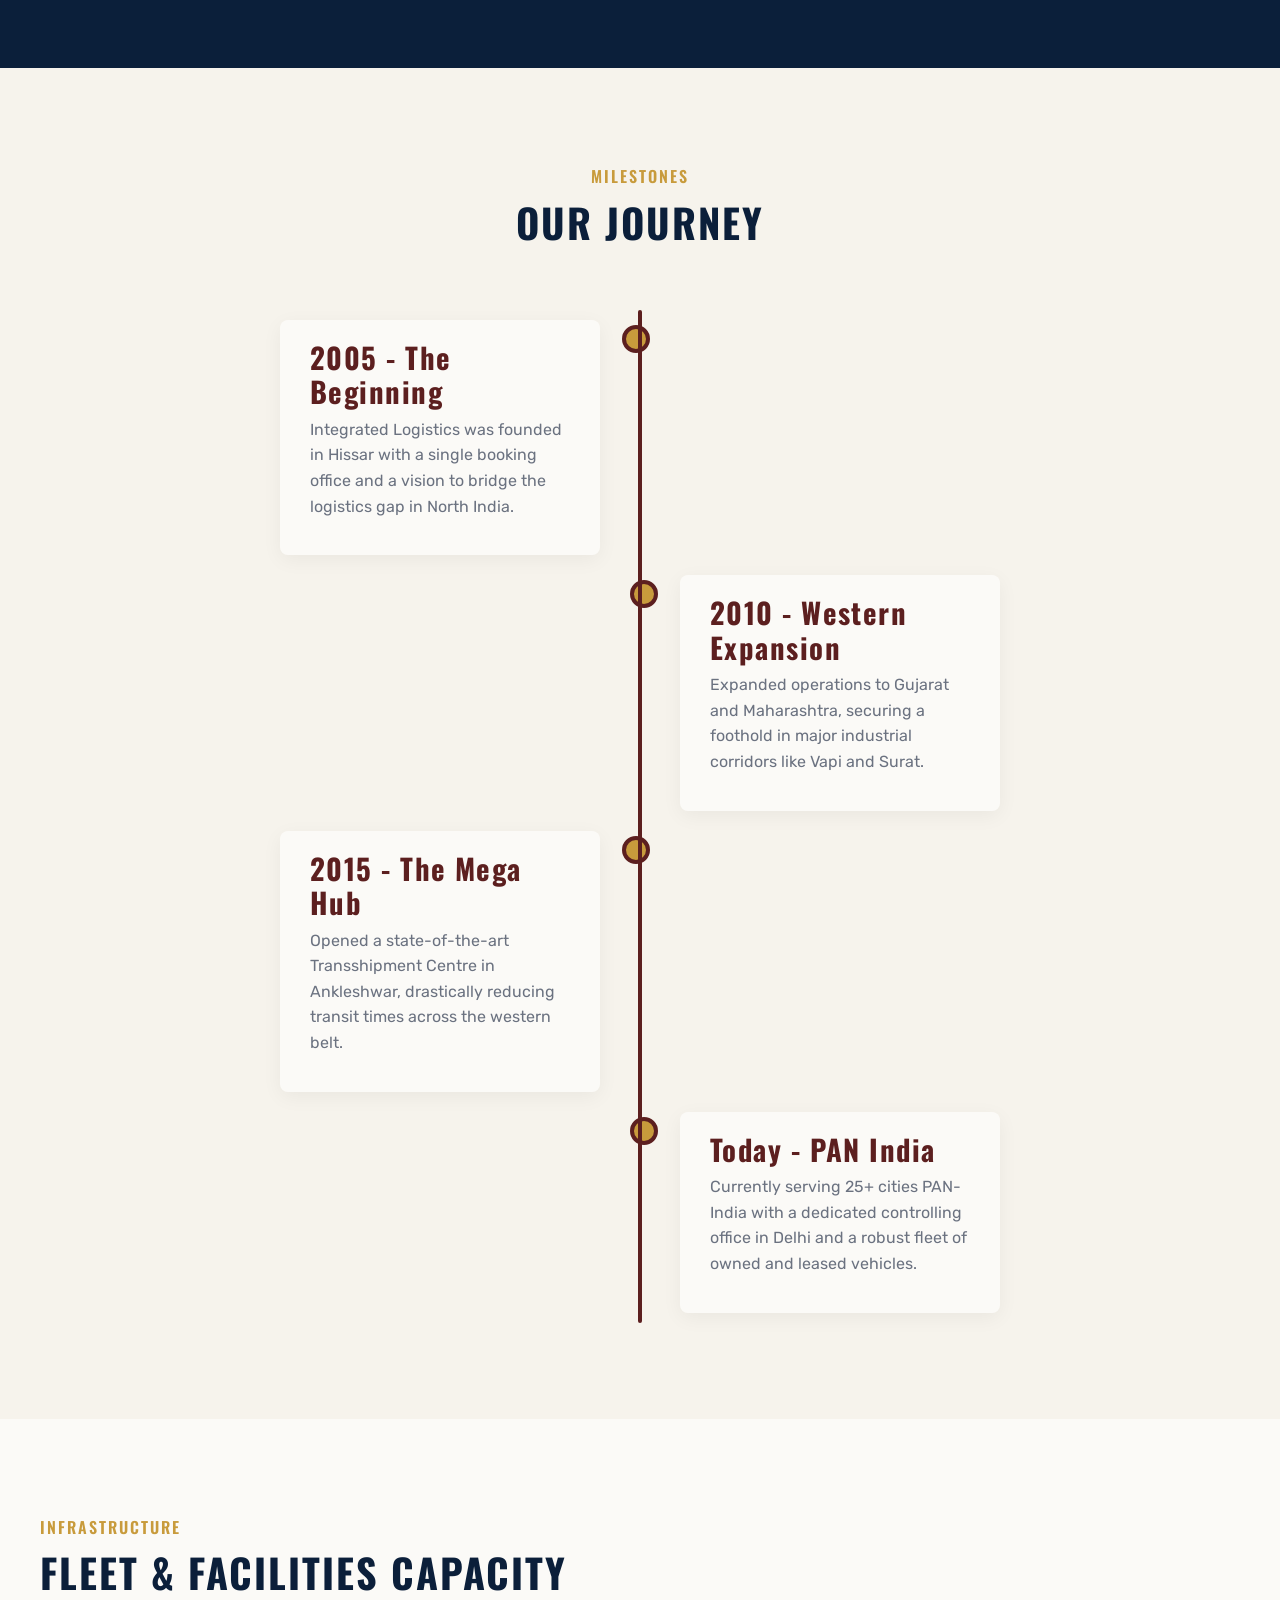
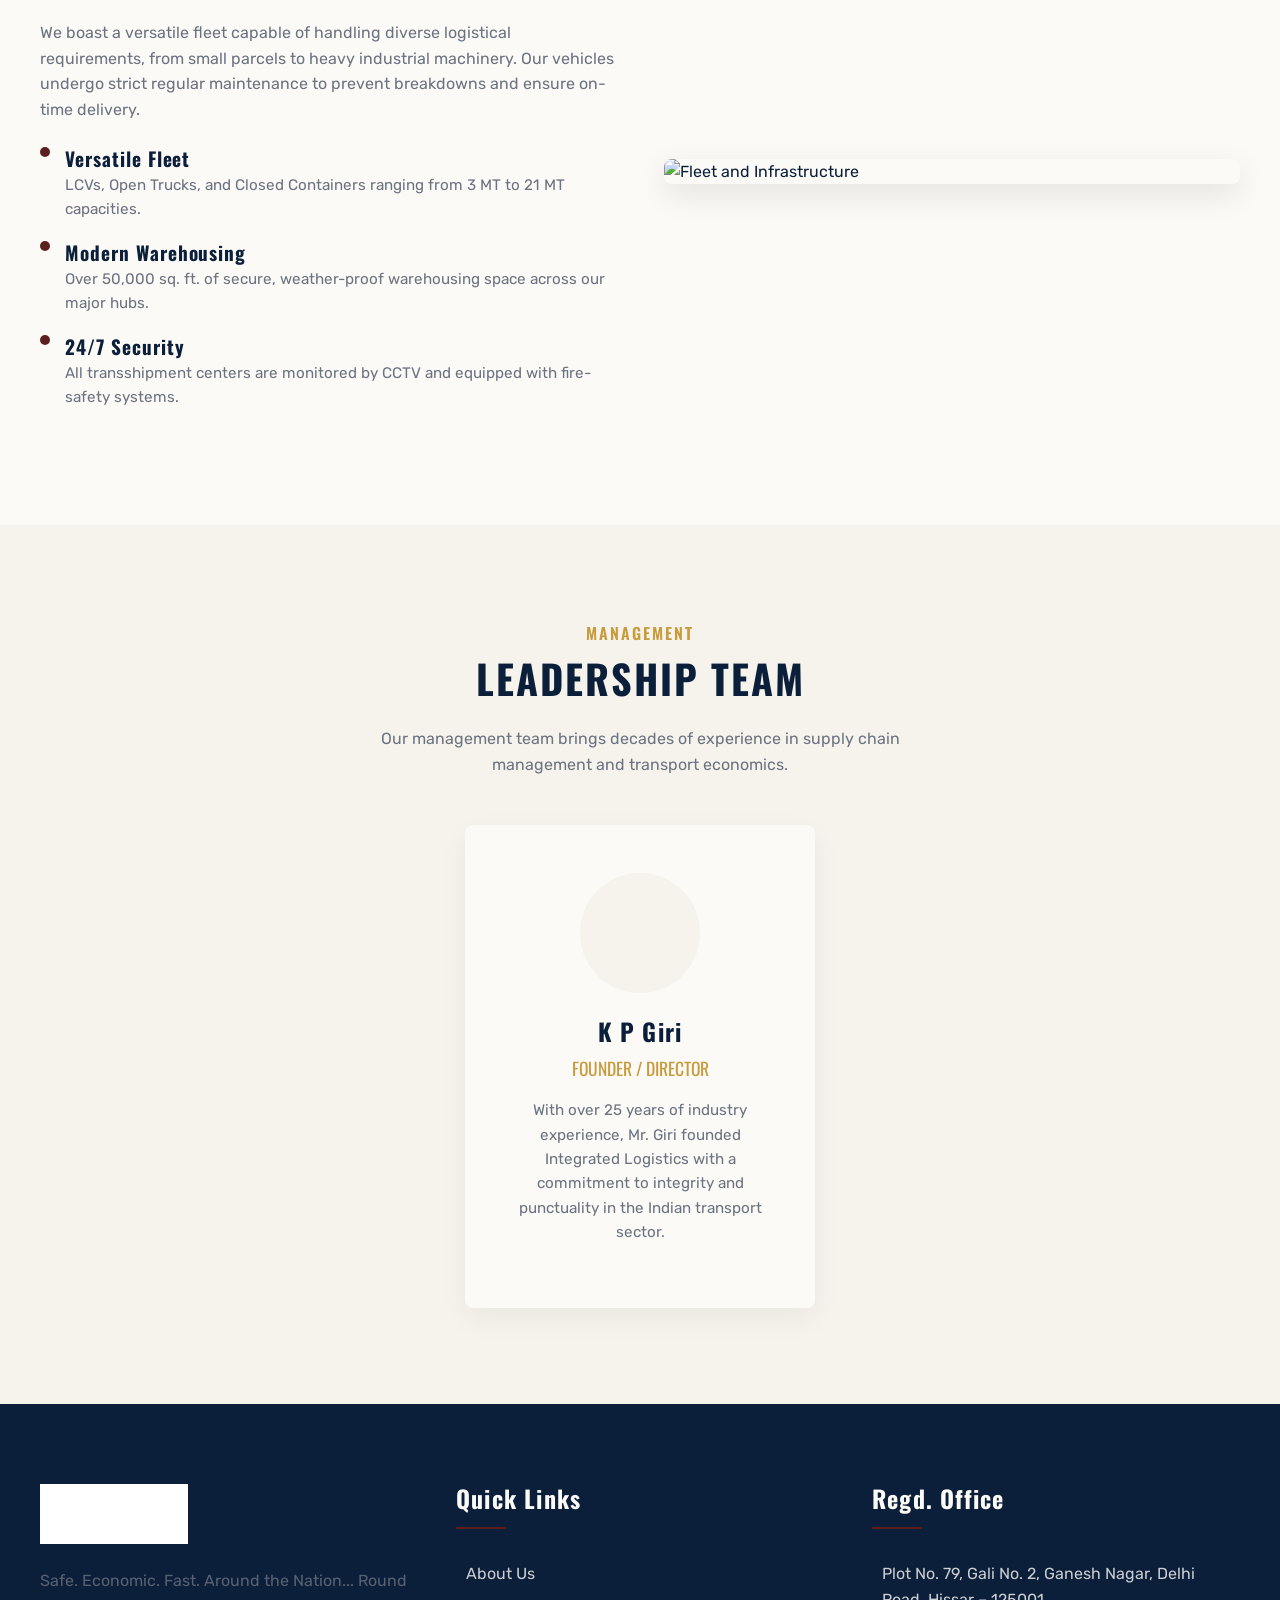
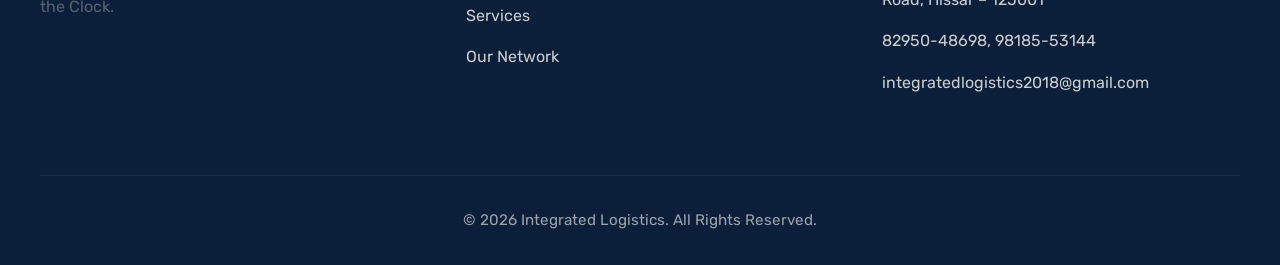
==== commit 1c8a7cc1: "Update logo image path" ====
--- a/about.html
+++ b/about.html
@@ -18,11 +18,11 @@
     <header class="header">
         <div class="container">
             <a href="index.html" class="logo">
-                <img src="images/logo.png" alt="Integrated Logistics" style="height: 60px;">
+                <img src="images/logointegrated.png" alt="Integrated Logistics" style="height: 60px;">
             </a>
             <nav class="navbar">
                 <div class="navbar-top">
-                    <img src="images/logo.png" alt="Integrated Logistics" style="height: 50px;">
+                    <img src="images/logointegrated.png" alt="Integrated Logistics" style="height: 50px;">
                     <button class="nav-close-btn" aria-label="Close menu"><ion-icon name="close-outline"></ion-icon></button>
                 </div>
                 <ul class="navbar-list">
@@ -209,7 +209,7 @@
             <div class="footer-top">
                 <div class="footer-brand">
                     <div class="logo">
-                        <img src="images/logo.png" alt="Integrated Logistics" style="height: 60px; filter: brightness(0) invert(1);">
+                        <img src="images/logointegrated.png" alt="Integrated Logistics" style="height: 60px; filter: brightness(0) invert(1);">
                     </div>
                     <p class="footer-text">
                         Safe. Economic. Fast. Around the Nation... Round the Clock.
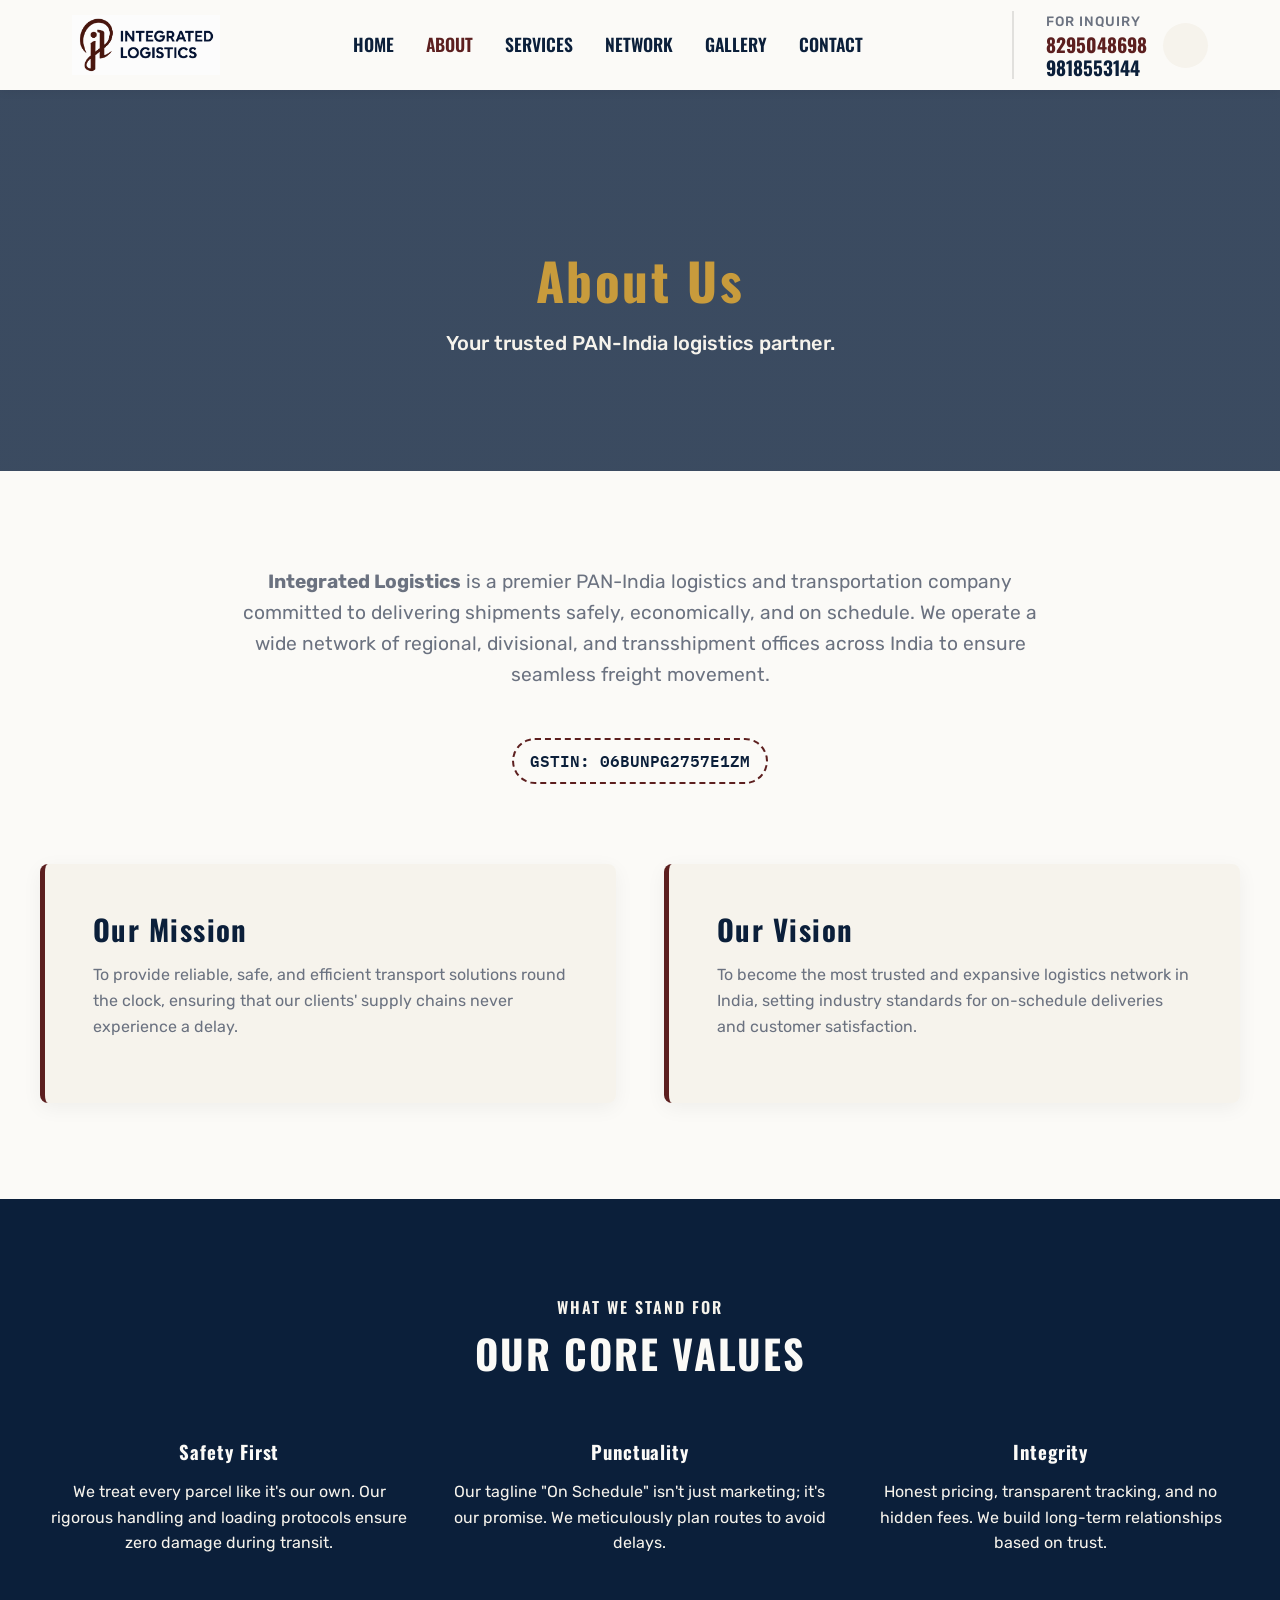
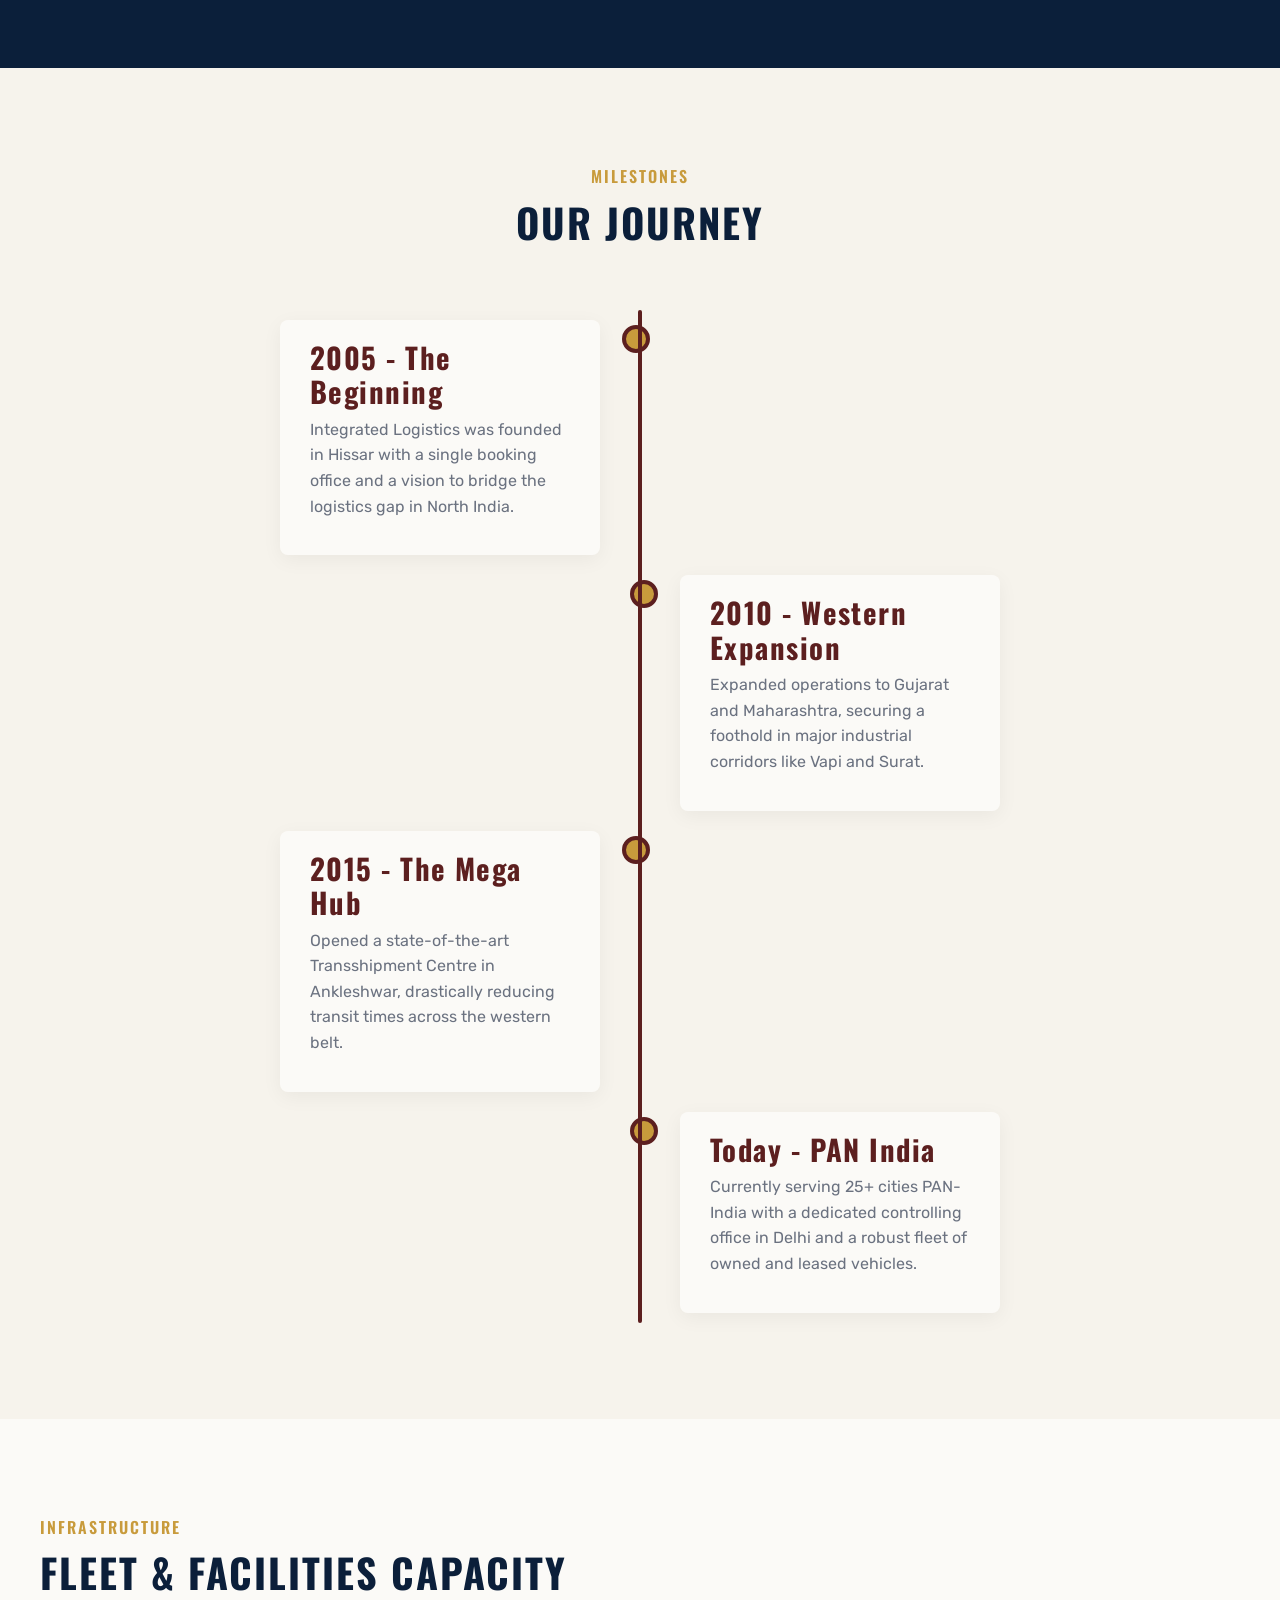
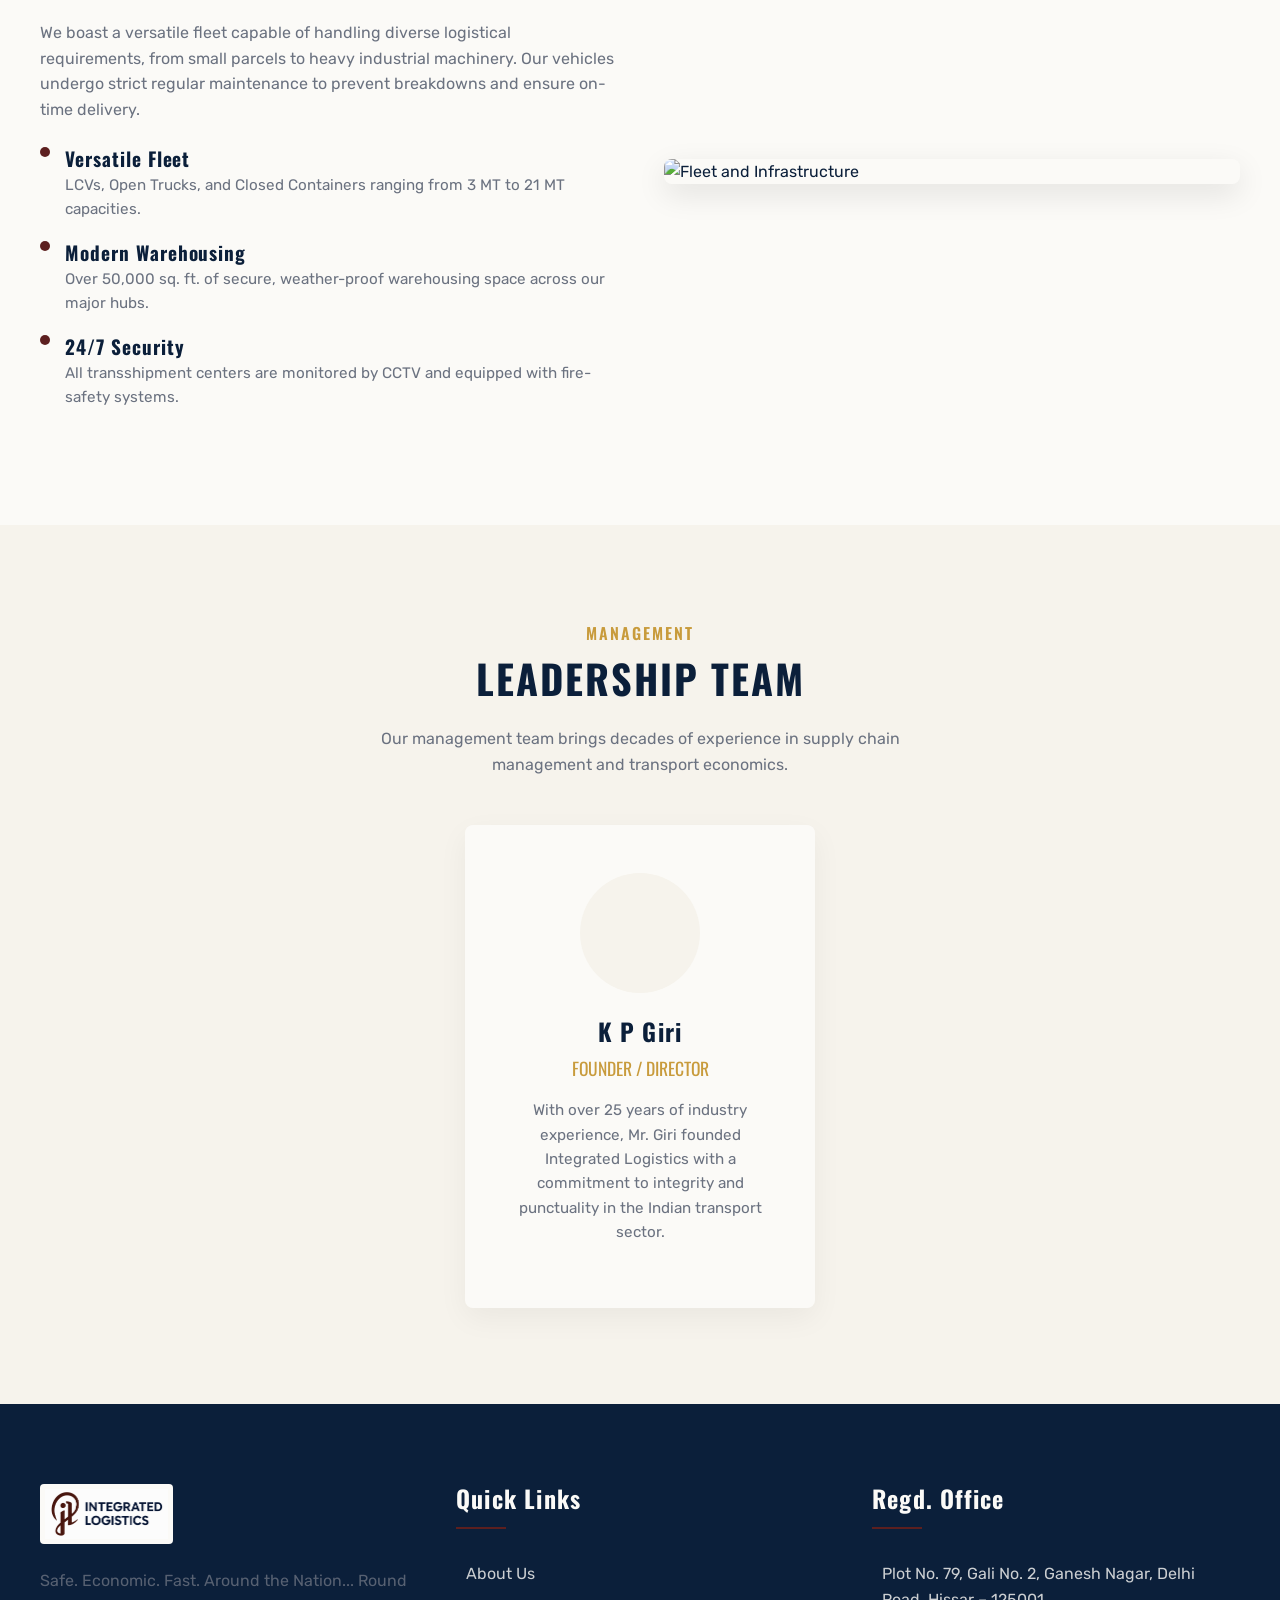
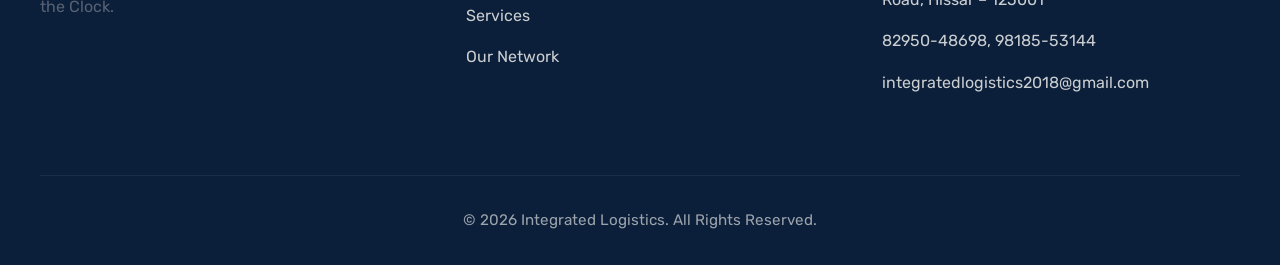
==== commit ca47c8f5: "Fix footer logo visibility" ====
--- a/about.html
+++ b/about.html
@@ -209,7 +209,7 @@
             <div class="footer-top">
                 <div class="footer-brand">
                     <div class="logo">
-                        <img src="images/logointegrated.png" alt="Integrated Logistics" style="height: 60px; filter: brightness(0) invert(1);">
+                        <img src="images/logointegrated.png" alt="Integrated Logistics" style="height: 60px; background-color: var(--paper); padding: 5px; border-radius: 4px;">
                     </div>
                     <p class="footer-text">
                         Safe. Economic. Fast. Around the Nation... Round the Clock.
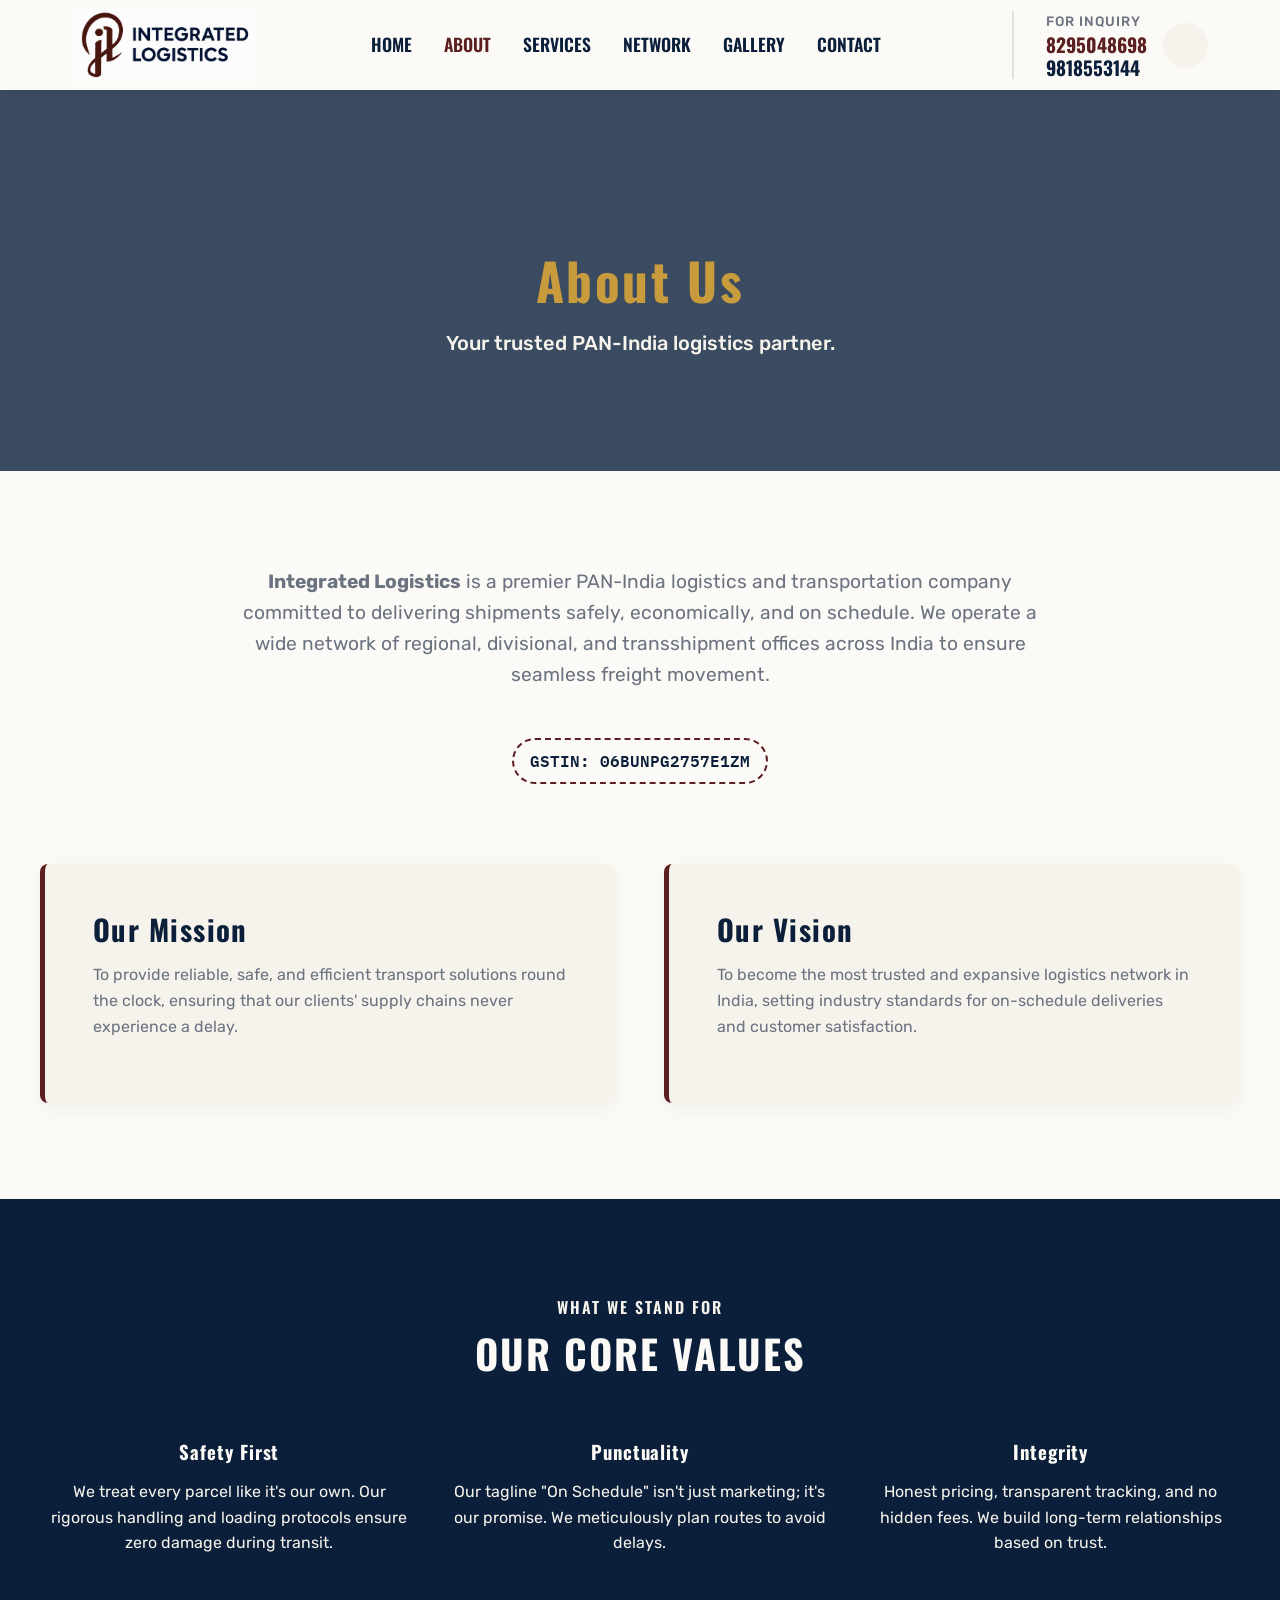
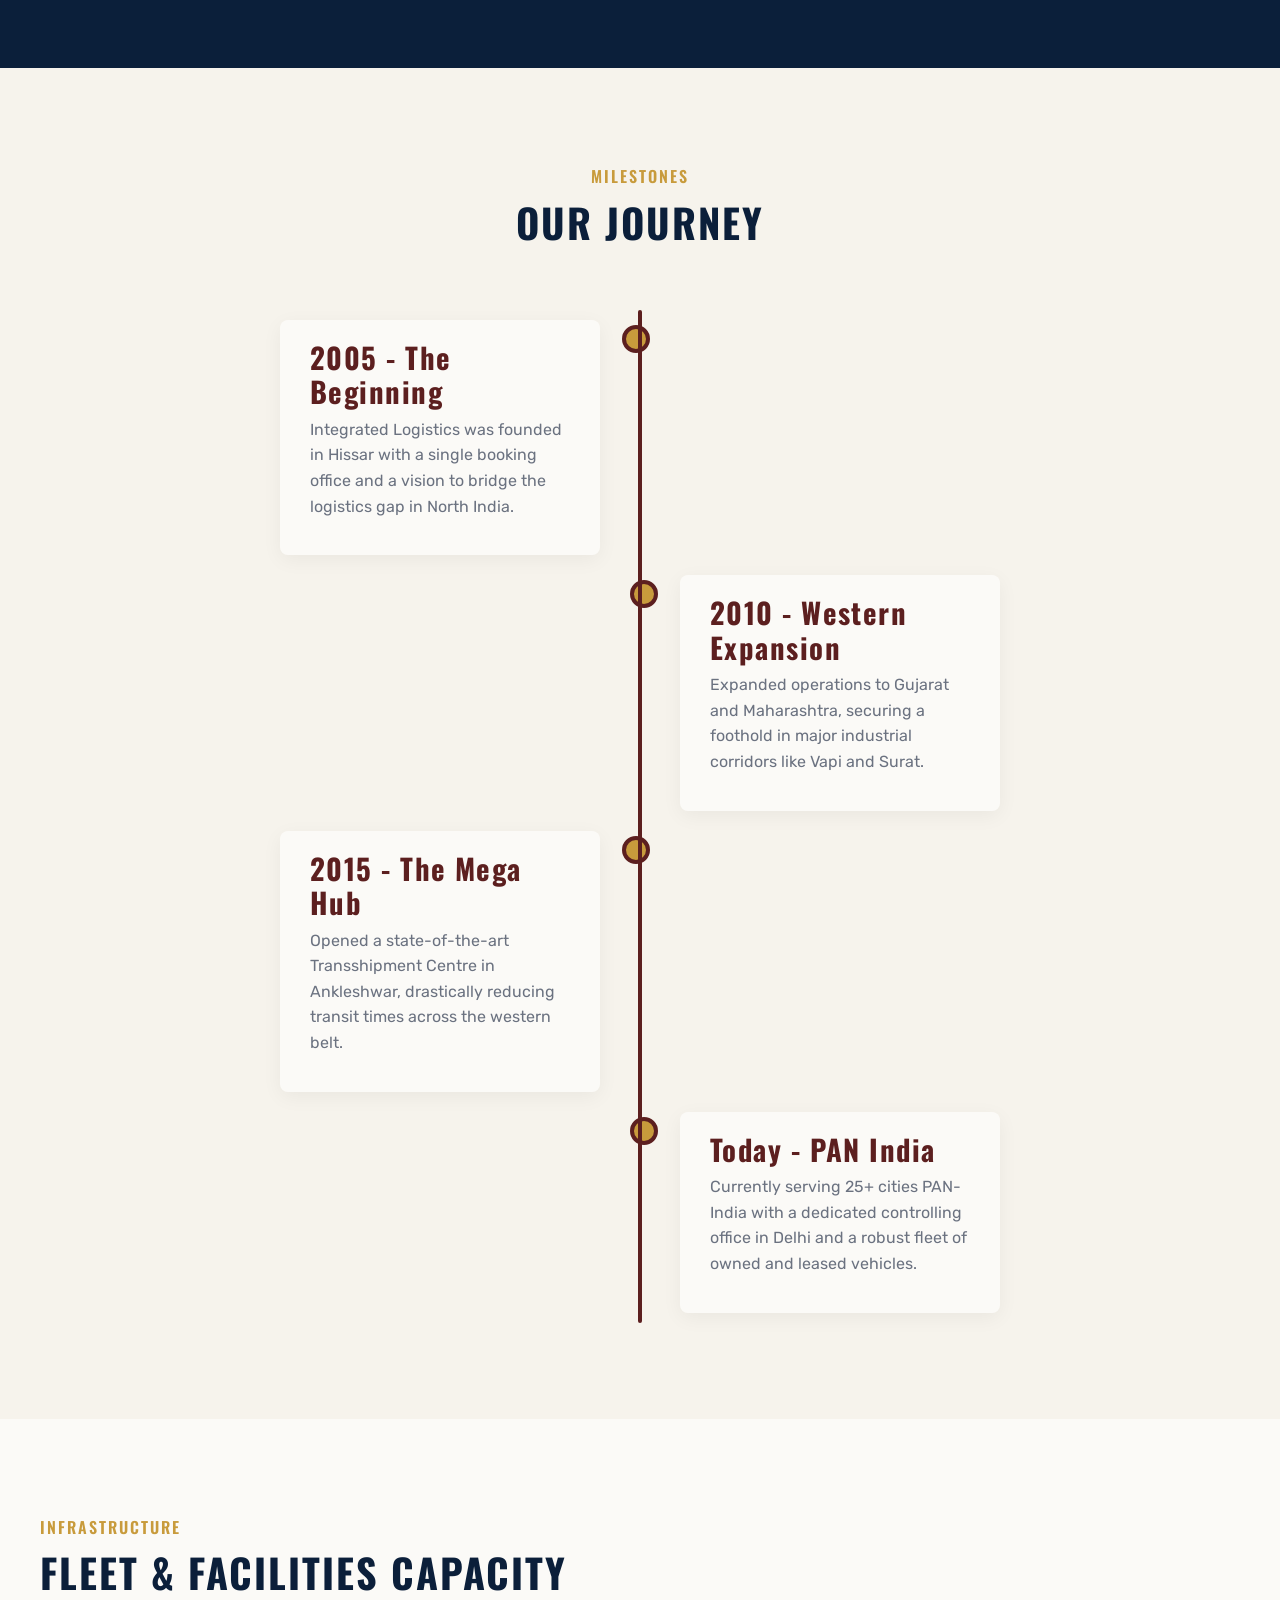
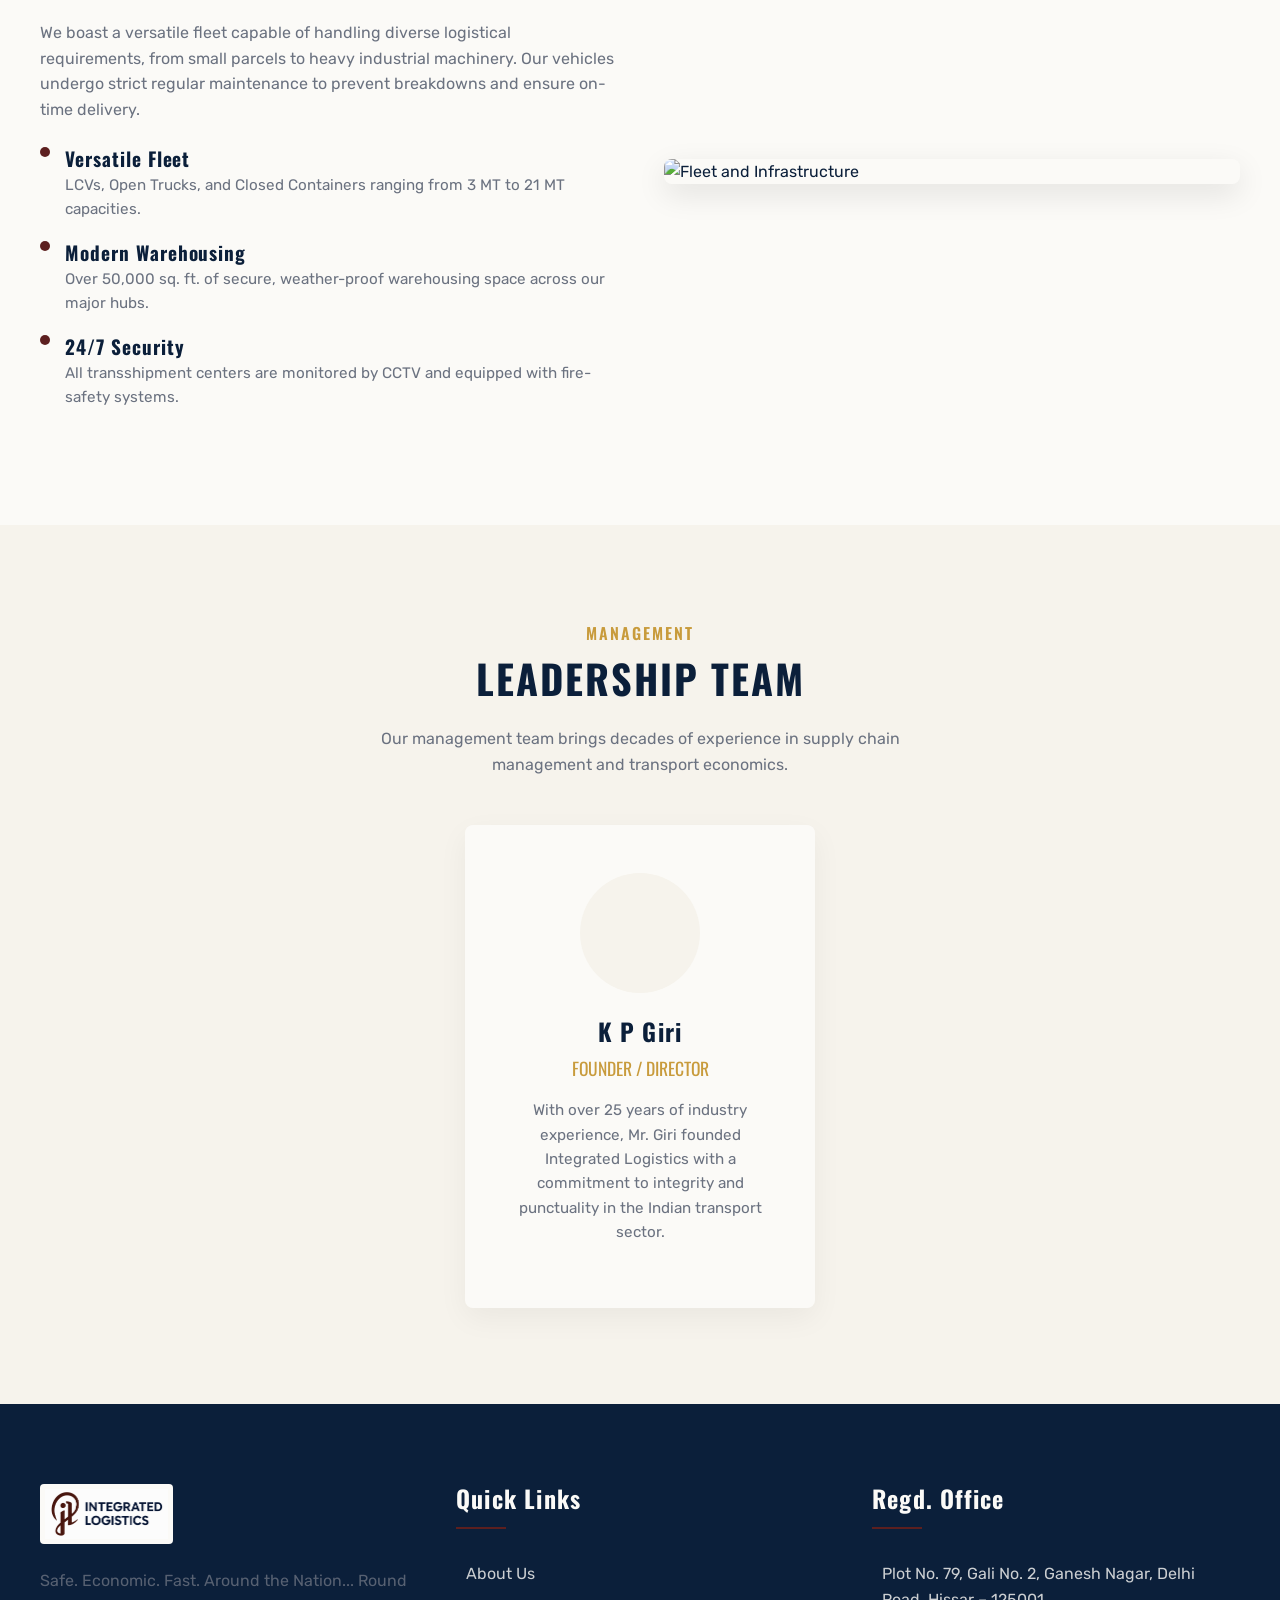
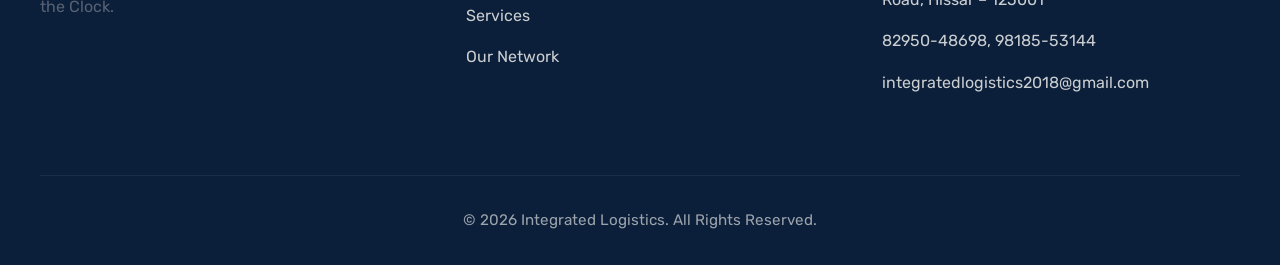
==== commit f7be0860: "Fix broken images and align mobile logo" ====
--- a/about.html
+++ b/about.html
@@ -18,11 +18,11 @@
     <header class="header">
         <div class="container">
             <a href="index.html" class="logo">
-                <img src="images/logointegrated.png" alt="Integrated Logistics" style="height: 60px;">
+                <img src="images/logointegrated.png" alt="Integrated Logistics" class="header-logo-img">
             </a>
             <nav class="navbar">
                 <div class="navbar-top">
-                    <img src="images/logointegrated.png" alt="Integrated Logistics" style="height: 50px;">
+                    <img src="images/logointegrated.png" alt="Integrated Logistics" class="mobile-logo-img">
                     <button class="nav-close-btn" aria-label="Close menu"><ion-icon name="close-outline"></ion-icon></button>
                 </div>
                 <ul class="navbar-list">
--- a/css/style.css
+++ b/css/style.css
@@ -387,3 +387,30 @@
 @media (prefers-reduced-motion: reduce) {
   *, *::before, *::after { animation-duration: 0.01ms !important; animation-iteration-count: 1 !important; transition-duration: 0.01ms !important; scroll-behavior: auto !important; }
 }
+
+/* Logo Sizing & Alignment */
+.header-logo-img {
+  height: 75px; 
+  width: auto;
+  object-fit: contain;
+}
+
+.mobile-logo-img {
+  height: 60px; 
+  width: auto;
+  object-fit: contain;
+}
+
+@media (max-width: 900px) {
+  .header-logo-img {
+    height: 65px;
+    margin-left: 15px; 
+  }
+}
+
+@media (max-width: 600px) {
+  .header-logo-img {
+    height: 55px;
+    margin-left: 10px; 
+  }
+}
